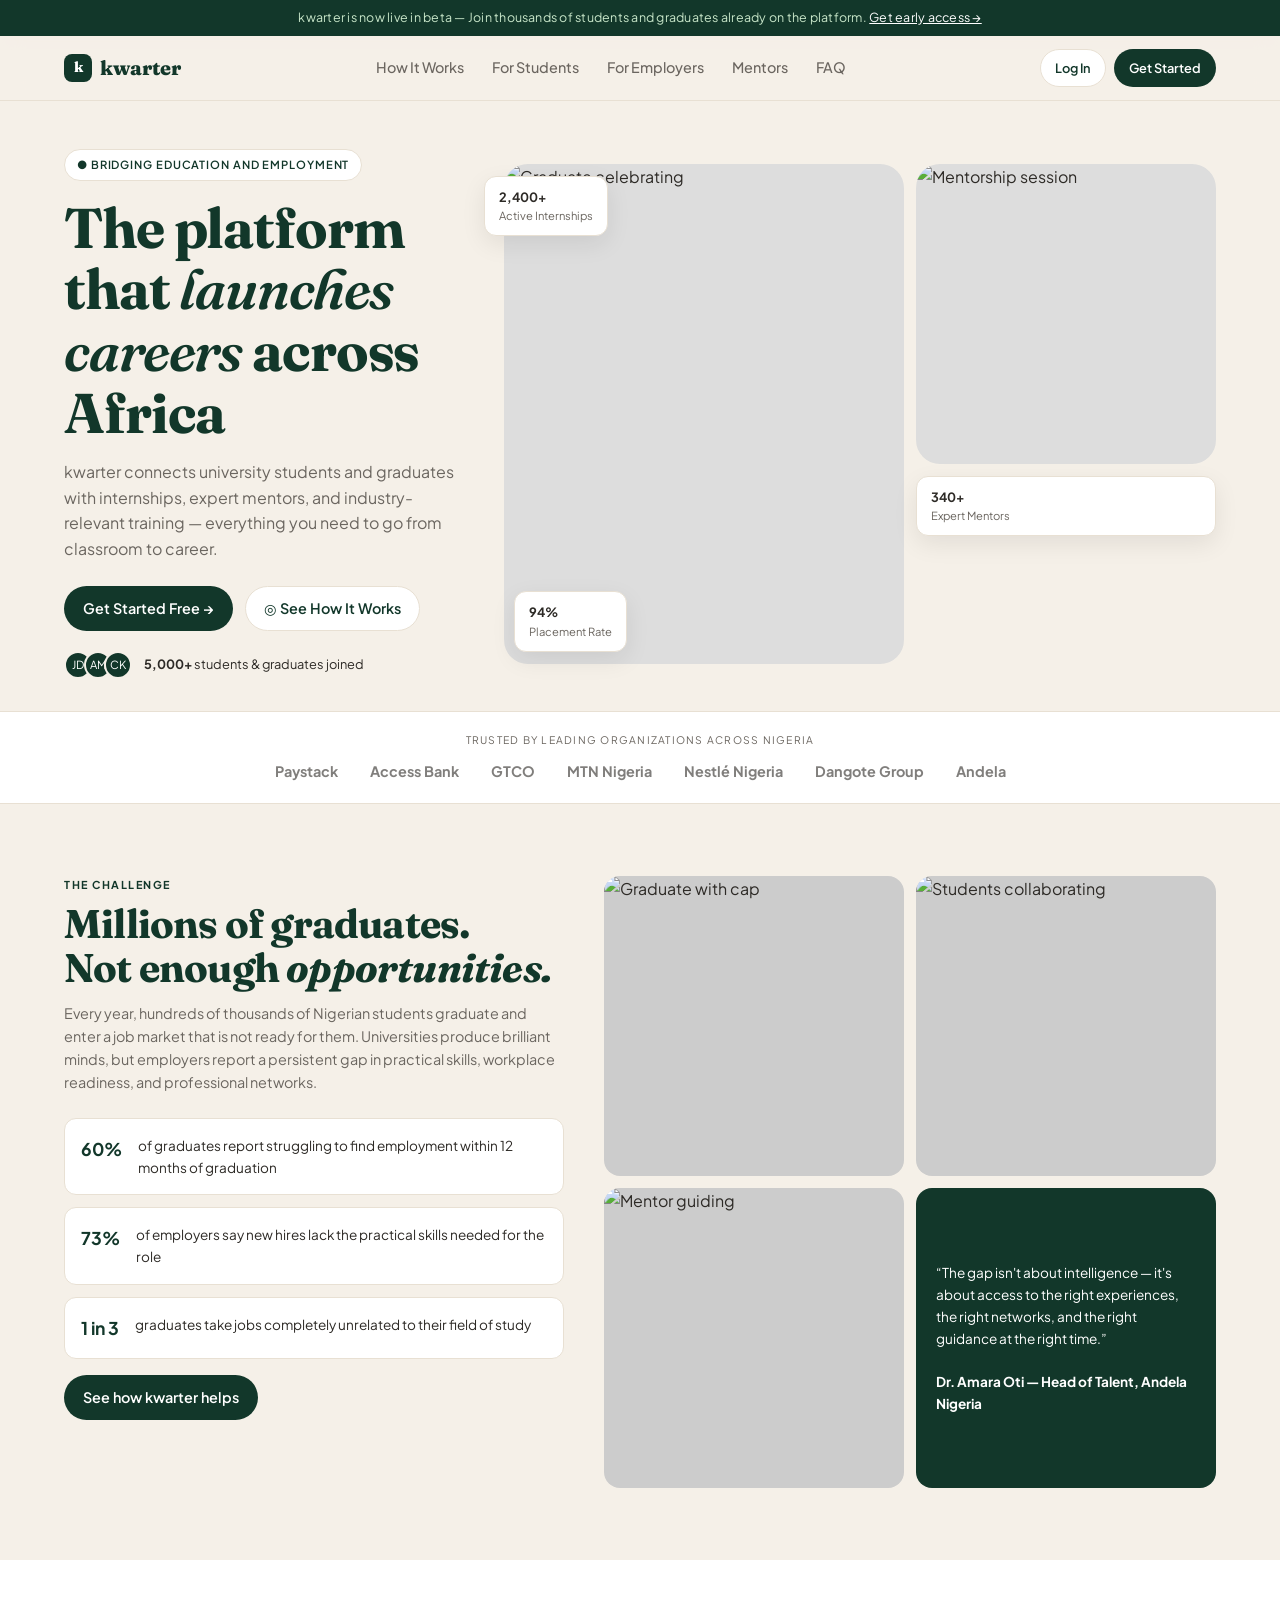
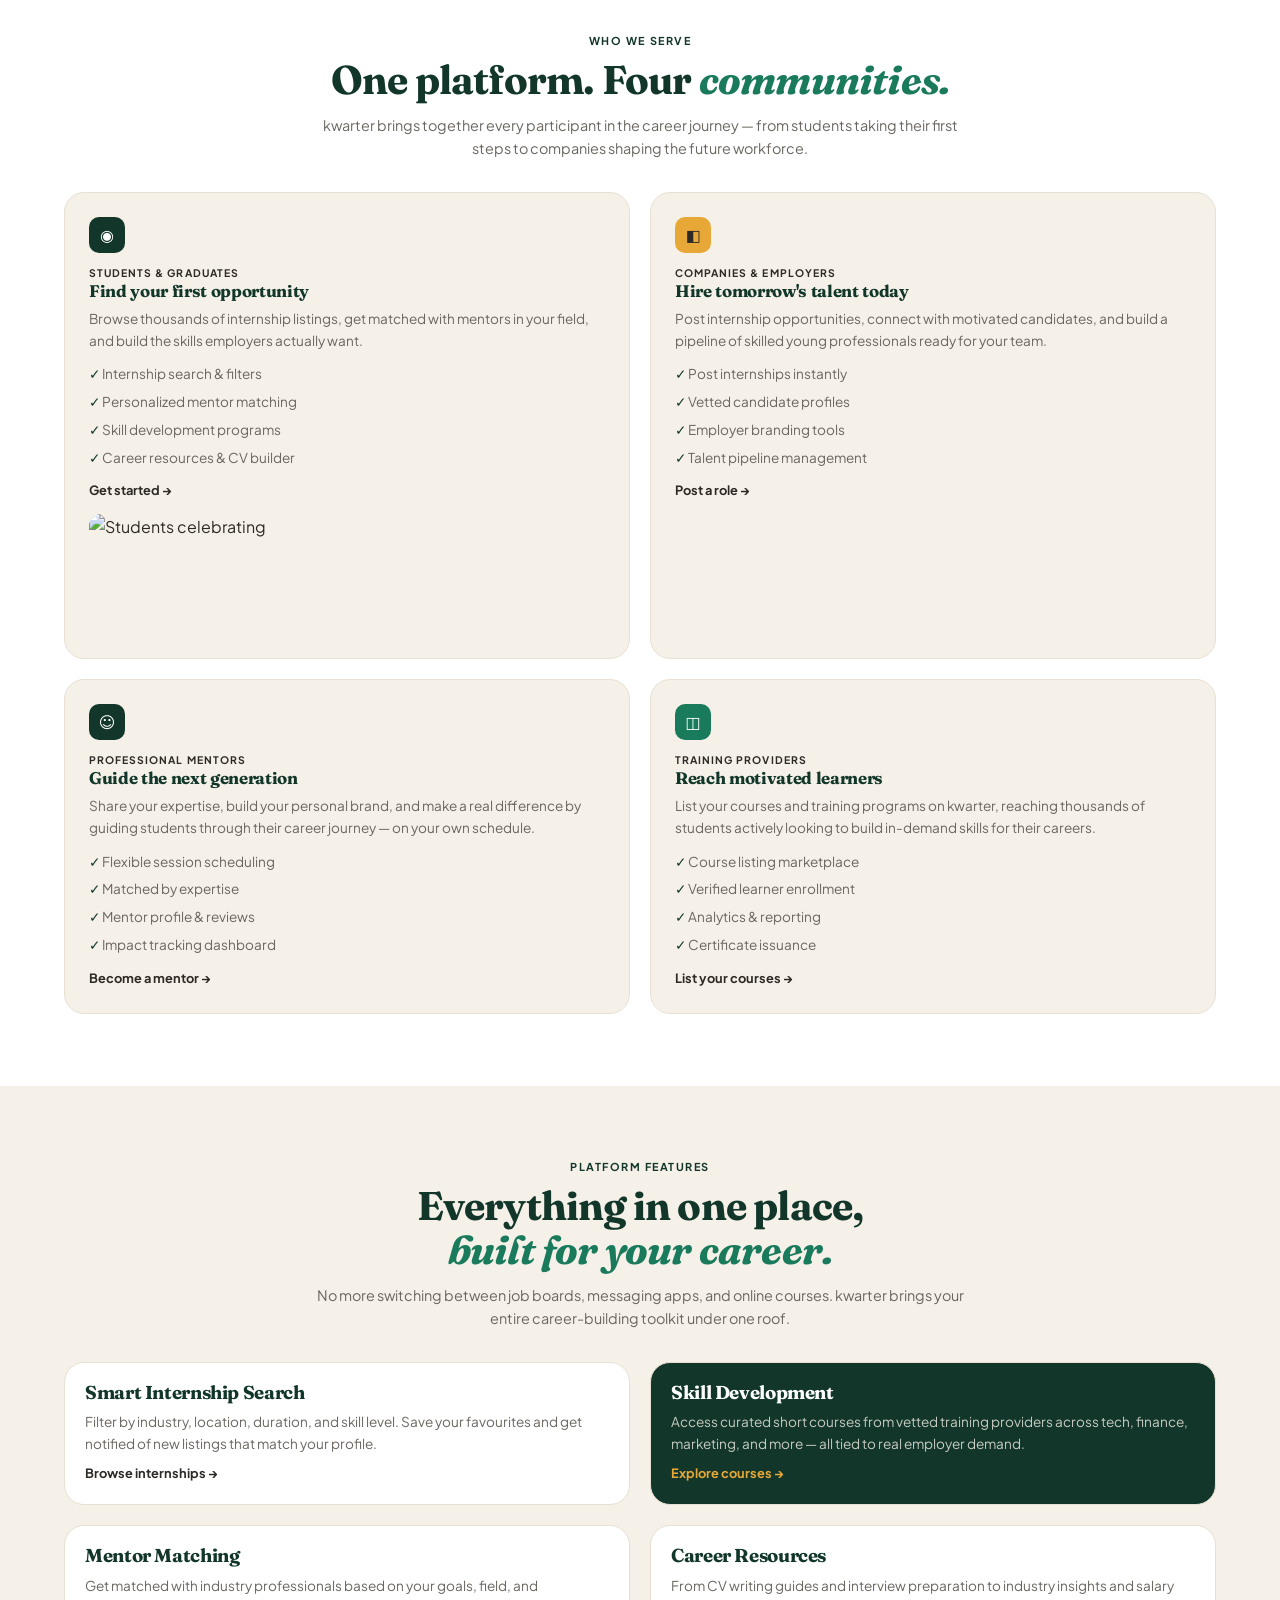
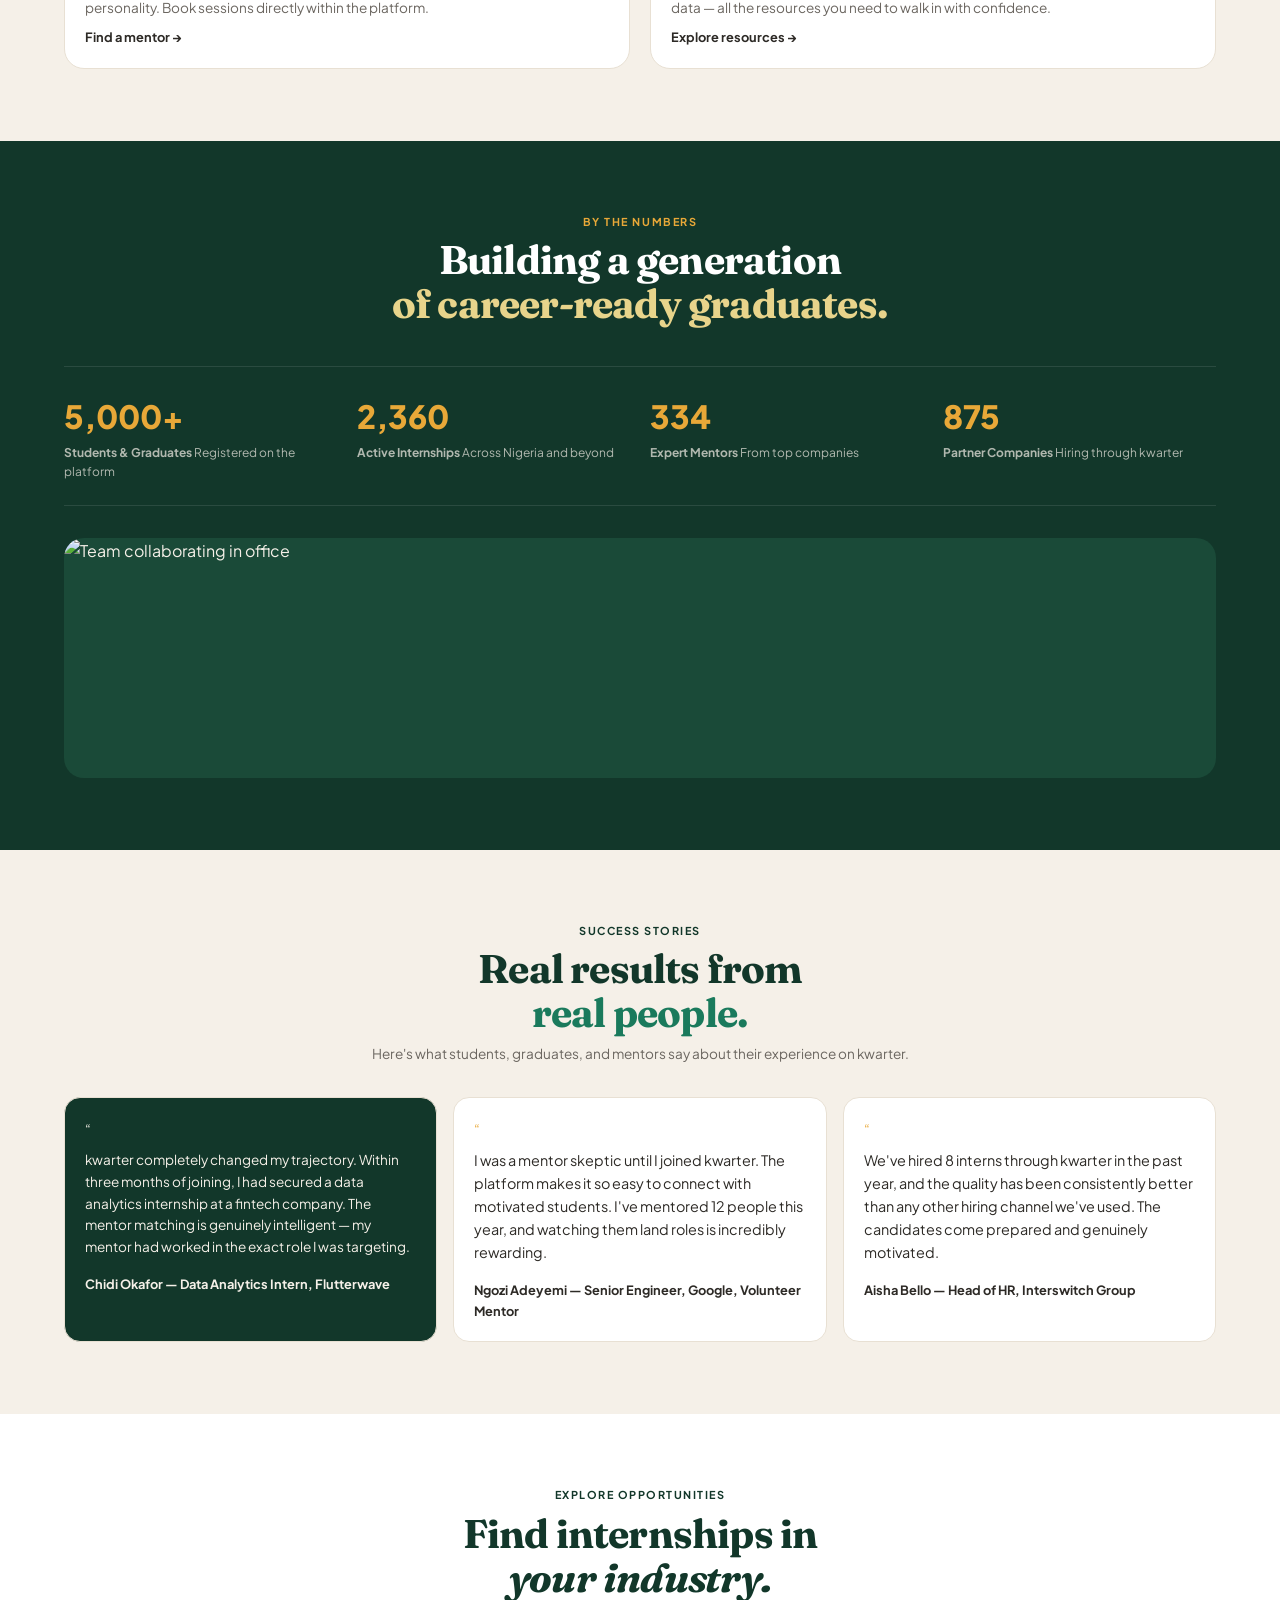
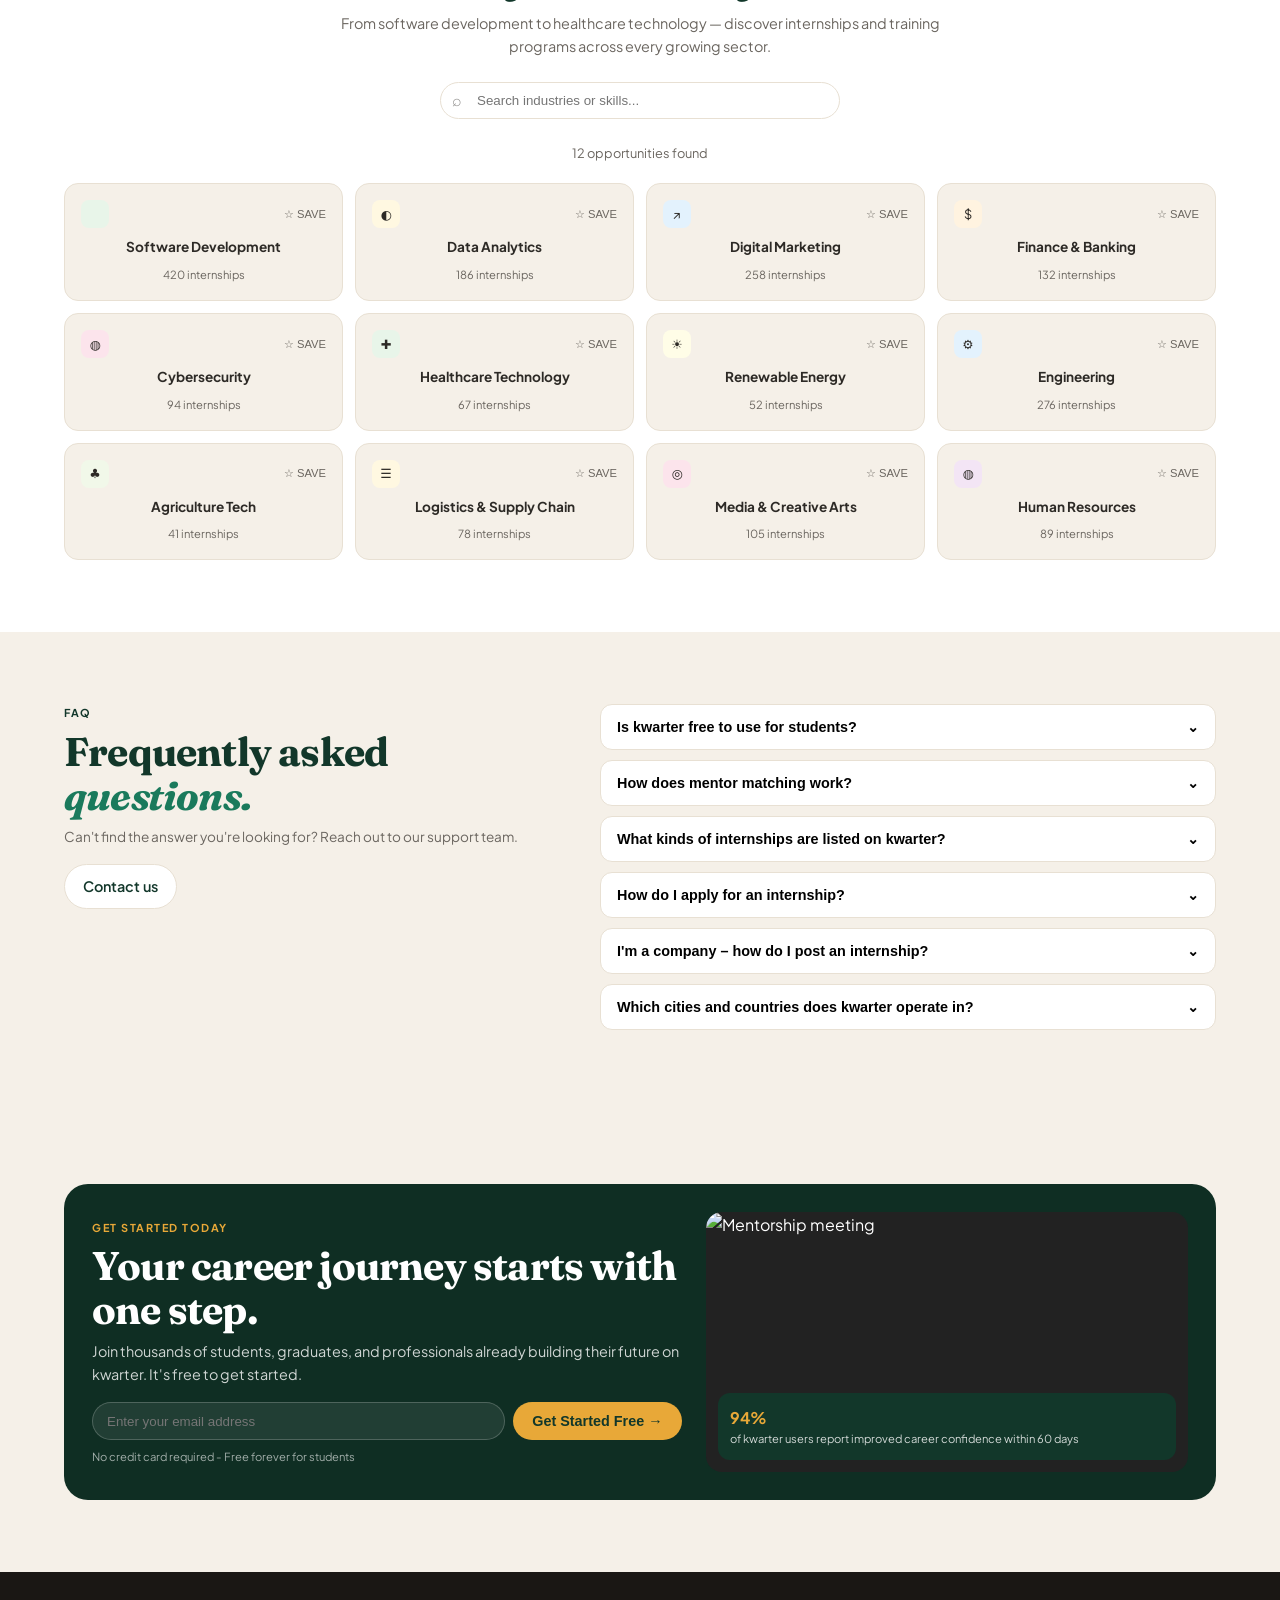
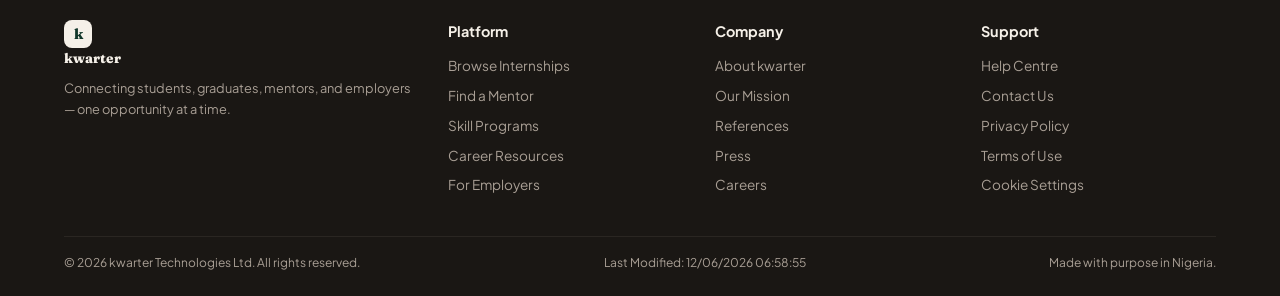
==== project/index.html @ 1b74ec62 "W06 Project: Complete Kwarter website - 3 pages with responsive design and JS functionality - Add in" ====
<!DOCTYPE html>
<html lang="en">
<head>
<meta charset="UTF-8">
<meta name="viewport" content="width=device-width, initial-scale=1.0">
<meta name="description" content="Kwarter connects university students and graduates with internships, mentors, and industry training across Africa to launch career-ready talent.">
<title>Kwarter - The platform that launches careers across Africa</title>
<link rel="preconnect" href="https://fonts.googleapis.com">
<link rel="preconnect" href="https://fonts.gstatic.com" crossorigin>
<link href="https://fonts.googleapis.com/css2?family=Fraunces:opsz,wght@9..144,500;9..144,600;9..144,700&family=Plus+Jakarta+Sans:wght@400;500;600;700&display=swap" rel="stylesheet">
<link rel="stylesheet" href="styles/kwarter.css">
<script src="scripts/kwarter.js" defer></script>
</head>
<body>
<div class="top-banner">kwarter is now live in beta — Join thousands of students and graduates already on the platform. <a href="internships.html" style="text-decoration:underline; color:white">Get early access →</a></div>

<header class="header">
  <div class="container header-inner">
    <a href="index.html" class="logo"><span class="logo-mark">k</span> kwarter</a>
    <nav class="nav" id="mainNav">
      <a href="#how">How It Works</a>
      <a href="internships.html">For Students</a>
      <a href="internships.html">For Employers</a>
      <a href="mentors.html">Mentors</a>
      <a href="#faq">FAQ</a>
      <span id="savedCount" style="display:none; background:var(--primary); color:white; padding:4px 10px; border-radius:999px; font-size:0.7rem; margin-left:8px"></span>
    </nav>
    <div style="display:flex; gap:8px; align-items:center">
      <a href="mentors.html" class="btn btn-outline" style="padding:8px 14px; font-size:0.8rem">Log In</a>
      <a href="internships.html" class="btn btn-primary" style="padding:8px 14px; font-size:0.8rem">Get Started</a>
      <button class="hamburger" id="hamburger" aria-label="menu" aria-expanded="false">☰</button>
    </div>
  </div>
</header>

<main>
<!-- Hero -->
<section class="hero">
  <div class="container hero-grid">
    <div>
      <span class="eyebrow">● Bridging education and employment</span>
      <h1 style="margin-top:16px">The platform that <span>launches careers</span> across Africa</h1>
      <p class="lead">kwarter connects university students and graduates with internships, expert mentors, and industry-relevant training — everything you need to go from classroom to career.</p>
      <div class="hero-actions">
        <a href="internships.html" class="btn btn-primary">Get Started Free →</a>
        <a href="#how" class="btn btn-outline">◎ See How It Works</a>
      </div>
      <div class="avatars">
        <div class="avatar-stack"><span>JD</span><span>AM</span><span>CK</span></div>
        <span style="font-size:0.8rem"><strong>5,000+</strong> students & graduates joined</span>
      </div>
    </div>
    <div class="hero-visual">
      <div style="position:relative">
        <img src="https://images.unsplash.com/photo-1524504388940-b1c1722653e1?w=600&auto=format&fit=crop" alt="Graduate celebrating" class="hero-img" loading="eager" width="400" height="500">
        <div class="stat-card stat-3"><strong>94%</strong><small>Placement Rate</small></div>
        <div class="stat-card stat-1"><strong>2,400+</strong><small>Active Internships</small></div>
      </div>
      <div style="display:flex; flex-direction:column; gap:12px">
        <img src="https://images.unsplash.com/photo-1522075469751-3a6694fb2f61?w=400&auto=format&fit=crop" alt="Mentorship session" class="hero-img" style="aspect-ratio:1" loading="eager" width="300" height="300">
        <div class="stat-card stat-2" style="position:relative; top:0; right:0"><strong>340+</strong><small>Expert Mentors</small></div>
      </div>
    </div>
  </div>
</section>

<!-- Trusted -->
<div class="trusted">
  <div class="container">
    <p>Trusted by leading organizations across Nigeria</p>
    <div class="trusted-logos"><span>Paystack</span><span>Access Bank</span><span>GTCO</span><span>MTN Nigeria</span><span>Nestlé Nigeria</span><span>Dangote Group</span><span>Andela</span></div>
  </div>
</div>

<!-- Challenge -->
<section class="section section-cream" id="how">
  <div class="container challenge-grid">
    <div>
      <p class="kicker">The Challenge</p>
      <h2>Millions of graduates.<br>Not enough <span style="color:var(--primary); font-style:italic">opportunities.</span></h2>
      <p style="margin-top:12px; color:var(--text-light); font-size:0.9rem">Every year, hundreds of thousands of Nigerian students graduate and enter a job market that is not ready for them. Universities produce brilliant minds, but employers report a persistent gap in practical skills, workplace readiness, and professional networks.</p>
      <div class="stat-list">
        <div class="stat-row"><strong>60%</strong><span style="font-size:0.85rem">of graduates report struggling to find employment within 12 months of graduation</span></div>
        <div class="stat-row"><strong>73%</strong><span style="font-size:0.85rem">of employers say new hires lack the practical skills needed for the role</span></div>
        <div class="stat-row"><strong>1 in 3</strong><span style="font-size:0.85rem">graduates take jobs completely unrelated to their field of study</span></div>
      </div>
      <a href="internships.html" class="btn btn-primary" style="margin-top:16px">See how kwarter helps</a>
    </div>
    <div class="challenge-images">
      <img src="https://images.unsplash.com/photo-1627556704302-624286467c65?w=500&auto=format&fit=crop" alt="Graduate with cap" class="img" loading="lazy" width="300" height="300">
      <img src="https://images.unsplash.com/photo-1523240795612-9a054b0db644?w=500&auto=format&fit=crop" alt="Students collaborating" class="img" loading="lazy" width="300" height="300">
      <img src="https://images.unsplash.com/photo-1507003211169-0a1dd7228f2d?w=500&auto=format&fit=crop" alt="Mentor guiding" class="img" loading="lazy" width="300" height="300">
      <div class="img" style="background:var(--primary); color:white; display:grid; place-items:center; padding:20px; font-size:0.85rem"><p>“The gap isn't about intelligence — it's about access to the right experiences, the right networks, and the right guidance at the right time.”<br><br><strong>Dr. Amara Oti — Head of Talent, Andela Nigeria</strong></p></div>
    </div>
  </div>
</section>

<!-- Communities -->
<section class="section section-white">
  <div class="container">
    <p class="kicker" style="text-align:center">Who We Serve</p>
    <h2 style="text-align:center">One platform. Four <span style="color:#1A7A5C; font-style:italic">communities.</span></h2>
    <p style="text-align:center; max-width:60ch; margin:12px auto 0; color:var(--text-light); font-size:0.9rem">kwarter brings together every participant in the career journey — from students taking their first steps to companies shaping the future workforce.</p>
    <div class="four-grid">
      <div class="comm-card"><div class="icon" style="background:#12372A; color:white">◉</div><p style="font-size:0.65rem; font-weight:700; letter-spacing:0.1em">STUDENTS & GRADUATES</p><h3>Find your first opportunity</h3><p style="font-size:0.85rem; color:var(--text-light)">Browse thousands of internship listings, get matched with mentors in your field, and build the skills employers actually want.</p><ul><li>Internship search & filters</li><li>Personalized mentor matching</li><li>Skill development programs</li><li>Career resources & CV builder</li></ul><a href="internships.html" style="margin-top:12px; display:inline-block; font-weight:700; font-size:0.8rem">Get started →</a><img src="https://images.unsplash.com/photo-1529156069898-49953e39b3ac?w=600&auto=format&fit=crop" alt="Students celebrating" loading="lazy" width="600" height="200" style="margin-top:12px; border-radius:12px; height:120px; object-fit:cover; width:100%"></div>
      <div class="comm-card"><div class="icon" style="background:#E8A838">◧</div><p style="font-size:0.65rem; font-weight:700; letter-spacing:0.1em">COMPANIES & EMPLOYERS</p><h3>Hire tomorrow's talent today</h3><p style="font-size:0.85rem; color:var(--text-light)">Post internship opportunities, connect with motivated candidates, and build a pipeline of skilled young professionals ready for your team.</p><ul><li>Post internships instantly</li><li>Vetted candidate profiles</li><li>Employer branding tools</li><li>Talent pipeline management</li></ul><a href="mentors.html" style="margin-top:12px; display:inline-block; font-weight:700; font-size:0.8rem">Post a role →</a></div>
      <div class="comm-card"><div class="icon" style="background:#12372A; color:white">☺</div><p style="font-size:0.65rem; font-weight:700; letter-spacing:0.1em">PROFESSIONAL MENTORS</p><h3>Guide the next generation</h3><p style="font-size:0.85rem; color:var(--text-light)">Share your expertise, build your personal brand, and make a real difference by guiding students through their career journey — on your own schedule.</p><ul><li>Flexible session scheduling</li><li>Matched by expertise</li><li>Mentor profile & reviews</li><li>Impact tracking dashboard</li></ul><a href="mentors.html" style="margin-top:12px; display:inline-block; font-weight:700; font-size:0.8rem">Become a mentor →</a></div>
      <div class="comm-card"><div class="icon" style="background:#1A7A5C; color:white">◫</div><p style="font-size:0.65rem; font-weight:700; letter-spacing:0.1em">TRAINING PROVIDERS</p><h3>Reach motivated learners</h3><p style="font-size:0.85rem; color:var(--text-light)">List your courses and training programs on kwarter, reaching thousands of students actively looking to build in-demand skills for their careers.</p><ul><li>Course listing marketplace</li><li>Verified learner enrollment</li><li>Analytics & reporting</li><li>Certificate issuance</li></ul><a href="internships.html" style="margin-top:12px; display:inline-block; font-weight:700; font-size:0.8rem">List your courses →</a></div>
    </div>
  </div>
</section>

<!-- Platform Features -->
<section class="section section-cream">
  <div class="container">
    <p class="kicker" style="text-align:center">Platform Features</p>
    <h2 style="text-align:center">Everything in one place,<br><span style="color:#1A7A5C; font-style:italic">built for your career.</span></h2>
    <p style="text-align:center; max-width:60ch; margin:12px auto; color:var(--text-light); font-size:0.9rem">No more switching between job boards, messaging apps, and online courses. kwarter brings your entire career-building toolkit under one roof.</p>
    <div class="features-grid">
      <div class="feature-card"><h3>Smart Internship Search</h3><p style="font-size:0.85rem; color:var(--text-light); margin-top:8px">Filter by industry, location, duration, and skill level. Save your favourites and get notified of new listings that match your profile.</p><a href="internships.html" style="font-size:0.8rem; font-weight:700; margin-top:8px; display:inline-block">Browse internships →</a></div>
      <div class="feature-card dark"><h3>Skill Development</h3><p style="font-size:0.85rem; opacity:0.8; margin-top:8px">Access curated short courses from vetted training providers across tech, finance, marketing, and more — all tied to real employer demand.</p><a href="internships.html" style="font-size:0.8rem; font-weight:700; margin-top:8px; display:inline-block; color:var(--accent)">Explore courses →</a></div>
      <div class="feature-card"><h3>Mentor Matching</h3><p style="font-size:0.85rem; color:var(--text-light); margin-top:8px">Get matched with industry professionals based on your goals, field, and personality. Book sessions directly within the platform.</p><a href="mentors.html" style="font-size:0.8rem; font-weight:700; margin-top:8px; display:inline-block">Find a mentor →</a></div>
      <div class="feature-card"><h3>Career Resources</h3><p style="font-size:0.85rem; color:var(--text-light); margin-top:8px">From CV writing guides and interview preparation to industry insights and salary data — all the resources you need to walk in with confidence.</p><a href="internships.html" style="font-size:0.8rem; font-weight:700; margin-top:8px; display:inline-block">Explore resources →</a></div>
    </div>
  </div>
</section>

<!-- Numbers -->
<section class="section section-green">
  <div class="container">
    <p class="kicker" style="text-align:center">By The Numbers</p>
    <h2 style="text-align:center">Building a generation<br><span style="color:#E8D48B">of career-ready graduates.</span></h2>
    <div class="numbers-grid">
      <div><div class="num" data-count="5000">0</div><span><strong>Students & Graduates</strong> Registered on the platform</span></div>
      <div><div class="num" data-count="2400">0</div><span><strong>Active Internships</strong> Across Nigeria and beyond</span></div>
      <div><div class="num" data-count="340">0</div><span><strong>Expert Mentors</strong> From top companies</span></div>
      <div><div class="num" data-count="890">0</div><span><strong>Partner Companies</strong> Hiring through kwarter</span></div>
    </div>
    <img src="https://images.unsplash.com/photo-1499750310107-5fef28a66643?w=1200&auto=format&fit=crop" alt="Team collaborating in office" class="numbers-image" loading="lazy" width="1200" height="240" style="width:100%; object-fit:cover">
  </div>
</section>

<!-- Testimonials -->
<section class="section section-cream">
  <div class="container">
    <p class="kicker" style="text-align:center">Success Stories</p>
    <h2 style="text-align:center">Real results from<br><span style="color:#1A7A5C">real people.</span></h2>
    <p style="text-align:center; color:var(--text-light); font-size:0.85rem; margin-top:8px">Here's what students, graduates, and mentors say about their experience on kwarter.</p>
    <div class="testi-grid">
      <div class="testi-card dark"><p>“</p><p style="margin-top:8px; font-size:0.85rem">kwarter completely changed my trajectory. Within three months of joining, I had secured a data analytics internship at a fintech company. The mentor matching is genuinely intelligent — my mentor had worked in the exact role I was targeting.</p><p style="margin-top:16px; font-weight:700; font-size:0.8rem">Chidi Okafor — Data Analytics Intern, Flutterwave</p></div>
      <div class="testi-card"><p style="color:var(--accent)">“</p><p style="margin-top:8px">I was a mentor skeptic until I joined kwarter. The platform makes it so easy to connect with motivated students. I've mentored 12 people this year, and watching them land roles is incredibly rewarding.</p><p style="margin-top:16px; font-weight:700; font-size:0.8rem">Ngozi Adeyemi — Senior Engineer, Google, Volunteer Mentor</p></div>
      <div class="testi-card"><p style="color:var(--accent)">“</p><p style="margin-top:8px">We've hired 8 interns through kwarter in the past year, and the quality has been consistently better than any other hiring channel we've used. The candidates come prepared and genuinely motivated.</p><p style="margin-top:16px; font-weight:700; font-size:0.8rem">Aisha Bello — Head of HR, Interswitch Group</p></div>
    </div>
  </div>
</section>

<!-- Industries -->
<section class="section section-white" id="industries">
  <div class="container" style="text-align:center">
    <p class="kicker">Explore Opportunities</p>
    <h2>Find internships in<br><span style="font-style:italic">your industry.</span></h2>
    <p style="color:var(--text-light); font-size:0.9rem; max-width:60ch; margin:12px auto">From software development to healthcare technology — discover internships and training programs across every growing sector.</p>
    <div class="industry-search">
      <span style="position:absolute; left:12px; top:50%; transform:translateY(-50%); opacity:0.5">⌕</span>
      <input type="search" id="industrySearch" placeholder="Search industries or skills..." aria-label="Search industries">
    </div>
    <p id="resultCount" style="font-size:0.8rem; color:var(--text-light); margin-bottom:12px"></p>
    <div class="industry-grid" id="industryGrid"></div>
  </div>
</section>

<!-- FAQ -->
<section class="section section-cream" id="faq">
  <div class="container faq-grid">
    <div>
      <p class="kicker">FAQ</p>
      <h2>Frequently asked<br><span style="color:#1A7A5C; font-style:italic">questions.</span></h2>
      <p style="color:var(--text-light); font-size:0.85rem; margin-top:8px">Can't find the answer you're looking for? Reach out to our support team.</p>
      <a href="mentors.html#contact" class="btn btn-outline" style="margin-top:16px">Contact us</a>
    </div>
    <div>
      <div class="faq-item"><button class="faq-q">Is kwarter free to use for students? <span>⌄</span></button><div class="faq-a">Yes, Kwarter is completely free for students and graduates. We believe access to opportunity should not be paywalled. We charge employers and training providers a small fee to sustain the platform.</div></div>
      <div class="faq-item"><button class="faq-q">How does mentor matching work? <span>⌄</span></button><div class="faq-a">We match you based on your career goals, industry interest, and personality. Our algorithm considers mentor expertise, availability, and past mentee reviews to find your best fit.</div></div>
      <div class="faq-item"><button class="faq-q">What kinds of internships are listed on kwarter? <span>⌄</span></button><div class="faq-a">We list paid and unpaid internships across 12 sectors including tech, finance, healthcare, engineering, and creative industries, from 1-month to 12-month durations.</div></div>
      <div class="faq-item"><button class="faq-q">How do I apply for an internship? <span>⌄</span></button><div class="faq-a">Create a profile, upload your CV, and click apply. Some roles allow one-click apply with your Kwarter profile. You can save opportunities and track applications in your dashboard.</div></div>
      <div class="faq-item"><button class="faq-q">I'm a company – how do I post an internship? <span>⌄</span></button><div class="faq-a">Sign up as an employer, verify your company, and post in under 5 minutes. We vet candidates to ensure basic skill alignment before you review them.</div></div>
      <div class="faq-item"><button class="faq-q">Which cities and countries does kwarter operate in? <span>⌄</span></button><div class="faq-a">We started in Lagos, Abuja, and Port Harcourt, Nigeria, and are expanding to Nairobi, Accra, and Kigali in 2026. Remote internships are available pan-Africa.</div></div>
    </div>
  </div>
</section>

<!-- CTA -->
<section class="section section-cream">
  <div class="container">
    <div class="cta">
      <div>
        <p class="kicker" style="color:var(--accent)">Get Started Today</p>
        <h2>Your career journey starts with one step.</h2>
        <p style="opacity:0.8; font-size:0.9rem; margin-top:8px">Join thousands of students, graduates, and professionals already building their future on kwarter. It's free to get started.</p>
        <form id="ctaForm" class="cta-form"><input type="email" id="ctaEmail" placeholder="Enter your email address" required aria-label="email"><button type="submit" class="btn btn-accent">Get Started Free →</button></form>
        <p style="font-size:0.7rem; opacity:0.6; margin-top:8px">No credit card required - Free forever for students</p>
      </div>
      <div class="cta-visual"><img src="https://images.unsplash.com/photo-1573496359142-b8d87734a5a2?w=600&auto=format&fit=crop" alt="Mentorship meeting" loading="lazy" width="600" height="260" style="width:100%; height:100%; object-fit:cover"><div style="position:absolute; bottom:12px; left:12px; right:12px; background:var(--primary); padding:12px; border-radius:12px"><strong style="color:var(--accent)">94%</strong><small style="display:block; font-size:0.7rem; opacity:0.8">of kwarter users report improved career confidence within 60 days</small></div></div>
    </div>
  </div>
</section>
</main>

<footer class="footer">
  <div class="container">
    <div class="footer-grid">
      <div><a href="index.html" class="logo" style="color:var(--secondary)"><span class="logo-mark" style="background:var(--secondary); color:var(--primary)">k</span> kwarter</a><p style="margin-top:8px; font-size:0.8rem">Connecting students, graduates, mentors, and employers — one opportunity at a time.</p></div>
      <div><h4>Platform</h4><a href="internships.html">Browse Internships</a><a href="mentors.html">Find a Mentor</a><a href="internships.html">Skill Programs</a><a href="index.html#industries">Career Resources</a><a href="mentors.html">For Employers</a></div>
      <div><h4>Company</h4><a href="index.html">About kwarter</a><a href="index.html">Our Mission</a><a href="references.html">References</a><a href="index.html">Press</a><a href="index.html">Careers</a></div>
      <div><h4>Support</h4><a href="mentors.html#contact">Help Centre</a><a href="mentors.html#contact">Contact Us</a><a href="references.html">Privacy Policy</a><a href="references.html">Terms of Use</a><a href="index.html">Cookie Settings</a></div>
    </div>
    <div class="footer-bottom"><span>© <span id="currentYear"></span> kwarter Technologies Ltd. All rights reserved.</span><span id="lastModified"></span><span>Made with purpose in Nigeria.</span></div>
  </div>
</footer>
</body>
</html>
---- project/styles/kwarter.css ----
:root{
  --primary:#12372A;
  --primary-dark:#0F2E23;
  --secondary:#F5F0E8;
  --secondary-dark:#EFE8DB;
  --accent:#E8A838;
  --accent-dark:#D9972D;
  --text:#2D2A26;
  --text-light:#6B6660;
  --white:#FFFFFF;
  --border:#E8E0D3;
  --radius:16px;
  --radius-lg:24px;
}
*{box-sizing:border-box;margin:0;padding:0}
body{
  font-family:"Plus Jakarta Sans", system-ui, -apple-system, sans-serif;
  background:var(--secondary);
  color:var(--text);
  line-height:1.6;
  -webkit-font-smoothing:antialiased;
}
h1,h2,h3{font-family:"Fraunces", serif; letter-spacing:-0.02em; color:var(--primary); line-height:1.1}
h1{font-size:clamp(2.4rem,5vw,3.5rem); font-weight:700}
h2{font-size:clamp(1.8rem,4vw,2.5rem)}
img{max-width:100%; display:block}
a{color:inherit; text-decoration:none}
.container{max-width:1200px; margin:0 auto; padding:0 24px}

/* Top Banner */
.top-banner{
  background:var(--primary);
  color:#C8E6C9;
  text-align:center;
  font-size:0.78rem;
  padding:8px 16px;
  letter-spacing:0.02em;
}

/* Header */
.header{
  position:sticky; top:0; z-index:100;
  background:rgba(245,240,232,0.9);
  backdrop-filter: blur(12px);
  border-bottom:1px solid var(--border);
}
.header-inner{
  display:flex; align-items:center; justify-content:space-between;
  height:64px;
}
.logo{display:flex; align-items:center; gap:8px; font-weight:800; font-family:"Fraunces",serif; font-size:1.25rem; color:var(--primary)}
.logo-mark{width:28px; height:28px; background:var(--primary); color:var(--white); display:grid; place-items:center; border-radius:8px; font-size:0.9rem}
.nav{display:flex; gap:28px; align-items:center}
.nav a{font-size:0.9rem; font-weight:500; color:var(--text-light)}
.nav a:hover{color:var(--primary)}
.btn{
  display:inline-flex; align-items:center; justify-content:center; gap:6px;
  padding:10px 18px; border-radius:999px; font-weight:600; font-size:0.9rem; border:1px solid transparent; cursor:pointer; transition:.2s;
}
.btn-primary{background:var(--primary); color:var(--white)}
.btn-primary:hover{background:var(--primary-dark)}
.btn-accent{background:var(--accent); color:var(--primary)}
.btn-accent:hover{background:var(--accent-dark)}
.btn-outline{background:var(--white); border-color:var(--border); color:var(--primary)}
.hamburger{display:none; background:none; border:none; font-size:1.5rem; cursor:pointer}

/* Hero */
.hero{padding:48px 0 32px; background:var(--secondary)}
.hero-grid{display:grid; grid-template-columns:1.1fr 0.9fr; gap:48px; align-items:center}
.eyebrow{display:inline-flex; padding:6px 12px; border-radius:999px; background:var(--white); border:1px solid var(--border); font-size:0.7rem; font-weight:600; letter-spacing:0.08em; text-transform:uppercase; color:var(--primary)}
.hero h1 span{color:var(--primary); font-style:italic; font-weight:600}
.hero p.lead{margin-top:16px; color:var(--text-light); max-width:48ch}
.hero-actions{display:flex; gap:12px; margin-top:24px}
.avatars{display:flex; align-items:center; gap:12px; margin-top:20px}
.avatar-stack{display:flex}
.avatar-stack span{width:28px; height:28px; border-radius:50%; background:var(--primary); border:2px solid var(--secondary); display:grid; place-items:center; color:white; font-size:0.7rem; margin-left:-8px}
.avatar-stack span:first-child{margin-left:0}
.hero-visual{position:relative; display:grid; grid-template-columns:1fr 0.8fr; gap:12px}
.hero-img{border-radius:var(--radius-lg); overflow:hidden; background:#ddd; aspect-ratio:4/5; object-fit:cover}
.stat-card{position:absolute; background:var(--white); border:1px solid var(--border); border-radius:12px; padding:10px 14px; box-shadow:0 8px 24px rgba(0,0,0,0.08); font-size:0.8rem; font-weight:600}
.stat-card small{display:block; font-weight:400; color:var(--text-light); font-size:0.7rem}
.stat-1{top:12px; left:-20px}
.stat-2{right:0; top:45%;}
.stat-3{bottom:12px; left:10px}

/* Trusted */
.trusted{padding:20px 0; border-top:1px solid var(--border); border-bottom:1px solid var(--border); background:var(--white)}
.trusted p{font-size:0.65rem; text-transform:uppercase; letter-spacing:0.12em; text-align:center; color:var(--text-light); margin-bottom:12px}
.trusted-logos{display:flex; gap:32px; justify-content:center; flex-wrap:wrap; opacity:0.6; font-weight:700; font-size:0.9rem}

/* Sections */
.section{padding:72px 0}
.section-cream{background:var(--secondary)}
.section-white{background:var(--white)}
.section-green{background:var(--primary); color:var(--secondary)}
.section-green h2{color:var(--white)}
.kicker{font-size:0.68rem; font-weight:700; letter-spacing:0.14em; text-transform:uppercase; color:var(--primary); margin-bottom:8px}
.section-green .kicker{color:var(--accent)}
.challenge-grid{display:grid; grid-template-columns:1fr 1fr; gap:40px; align-items:start}
.stat-list{display:grid; gap:12px; margin-top:24px}
.stat-row{display:flex; gap:16px; padding:16px; background:var(--white); border:1px solid var(--border); border-radius:12px}
.stat-row strong{font-size:1.1rem; color:var(--primary)}
.challenge-images{display:grid; grid-template-columns:1fr 1fr; gap:12px}
.challenge-images .img{border-radius:16px; background:#ccc; aspect-ratio:1; overflow:hidden}

/* Communities */
.four-grid{display:grid; grid-template-columns:1fr 1fr; gap:20px; margin-top:32px}
.comm-card{background:var(--secondary); border:1px solid var(--border); border-radius:20px; padding:24px}
.comm-card .icon{width:36px; height:36px; border-radius:10px; display:grid; place-items:center; margin-bottom:12px; font-size:1rem}
.comm-card h3{font-size:1.05rem; margin-bottom:8px}
.comm-card ul{list-style:none; margin-top:12px; display:grid; gap:6px; font-size:0.85rem; color:var(--text-light)}
.comm-card ul li::before{content:"✓ "; color:var(--primary); font-weight:700}

/* Features */
.features-grid{display:grid; grid-template-columns:1fr 1fr; gap:20px; margin-top:32px}
.feature-card{border:1px solid var(--border); border-radius:20px; padding:20px; background:var(--white)}
.feature-card.dark{background:var(--primary); color:var(--secondary)}
.feature-card.dark h3{color:var(--white)}

/* Numbers */
.numbers-grid{display:grid; grid-template-columns:repeat(4,1fr); gap:20px; margin-top:40px; border-top:1px solid rgba(255,255,255,0.1); border-bottom:1px solid rgba(255,255,255,0.1); padding:24px 0}
.numbers-grid .num{font-size:2rem; font-weight:800; color:var(--accent)}
.numbers-grid span{display:block; font-size:0.75rem; color:rgba(245,240,232,0.7)}
.numbers-image{margin-top:32px; border-radius:20px; overflow:hidden; height:240px; background:#1a4a38}

/* Testimonials */
.testi-grid{display:grid; grid-template-columns:repeat(3,1fr); gap:16px; margin-top:32px}
.testi-card{border:1px solid var(--border); border-radius:16px; padding:20px; background:var(--white); font-size:0.9rem}
.testi-card.dark{background:var(--primary); color:var(--secondary)}
.testi-card.dark .author{color:var(--secondary)}

/* Industries */
.industry-search{max-width:400px; margin:24px auto; position:relative}
.industry-search input{width:100%; padding:10px 16px 10px 36px; border-radius:999px; border:1px solid var(--border); background:var(--white)}
.industry-grid{display:grid; grid-template-columns:repeat(4,1fr); gap:12px; margin-top:20px}
.ind-card{border:1px solid var(--border); background:var(--secondary); border-radius:14px; padding:16px; display:flex; flex-direction:column; gap:8px; cursor:pointer; transition:.2s}
.ind-card:hover{border-color:var(--primary); transform:translateY(-2px)}
.ind-card .ic{width:28px; height:28px; border-radius:8px; background:var(--white); display:grid; place-items:center; font-size:0.8rem}
.ind-card small{font-size:0.7rem; color:var(--text-light)}

/* FAQ */
.faq-grid{display:grid; grid-template-columns:0.9fr 1.1fr; gap:32px; align-items:start}
.faq-item{border:1px solid var(--border); border-radius:12px; background:var(--white); margin-bottom:10px; overflow:hidden}
.faq-q{width:100%; display:flex; justify-content:space-between; align-items:center; padding:14px 16px; background:none; border:none; font-weight:600; font-size:0.9rem; cursor:pointer; text-align:left}
.faq-a{padding:0 16px 14px; font-size:0.85rem; color:var(--text-light); display:none}
.faq-item.open .faq-a{display:block}

/* CTA */
.cta{background:var(--primary-dark); color:var(--white); border-radius:24px; padding:28px; display:grid; grid-template-columns:1.1fr 0.9fr; gap:24px; align-items:center}
.cta h2{color:var(--white)}
.cta-form{display:flex; gap:8px; margin-top:16px}
.cta-form input{flex:1; padding:10px 14px; border-radius:999px; border:1px solid rgba(255,255,255,0.2); background:rgba(255,255,255,0.08); color:white}
.cta-visual{border-radius:16px; overflow:hidden; background:#222; height:260px; position:relative}

/* Footer */
.footer{background:#1A1714; color:#A99F95; padding:48px 0 24px; font-size:0.85rem}
.footer-grid{display:grid; grid-template-columns:1.5fr 1fr 1fr 1fr; gap:32px}
.footer h4{color:var(--secondary); margin-bottom:12px; font-size:0.9rem}
.footer a{display:block; margin-bottom:8px; font-size:0.85rem}
.footer a:hover{color:var(--secondary)}
.footer-bottom{margin-top:32px; border-top:1px solid #2A2622; padding-top:16px; display:flex; justify-content:space-between; font-size:0.75rem}

/* Internships Page */
.filter-bar{display:flex; flex-wrap:wrap; gap:12px; margin-top:24px; background:var(--white); border:1px solid var(--border); padding:14px; border-radius:16px}
.filter-group{flex:1; min-width:160px}
.filter-group input, .filter-group select{width:100%; padding:10px 12px; border-radius:999px; border:1px solid var(--border); background:var(--secondary); font-size:0.85rem}
.internship-grid{display:grid; grid-template-columns:repeat(3,1fr); gap:16px; margin-top:20px}
.job-card{border:1px solid var(--border); background:var(--white); border-radius:16px; padding:18px; display:flex; flex-direction:column; gap:10px; transition:.2s}
.job-card:hover{border-color:var(--primary); transform:translateY(-2px); box-shadow:0 8px 24px rgba(0,0,0,0.06)}
.job-card .company{width:40px; height:40px; border-radius:10px; background:var(--secondary); display:grid; place-items:center; font-weight:700; font-size:0.9rem}
.job-card h3{font-size:1rem; line-height:1.2}
.job-meta{display:flex; flex-wrap:wrap; gap:8px; font-size:0.7rem}
.job-meta span{padding:4px 8px; border-radius:999px; background:var(--secondary); border:1px solid var(--border)}
.job-meta span.paid{background:#E8F5E9; color:#1B5E20; border-color:#C8E6C9}

/* Mentors + Form */
.mentor-grid{display:grid; grid-template-columns:repeat(3,1fr); gap:16px}
.mentor-card{border:1px solid var(--border); background:var(--white); border-radius:16px; padding:18px; text-align:center}
.mentor-card img{width:64px; height:64px; border-radius:50%; margin:0 auto 12px; object-fit:cover}
.form-section{max-width:700px; margin:0 auto; background:var(--white); border:1px solid var(--border); border-radius:20px; padding:28px}
.form-section label{display:block; font-weight:600; font-size:0.85rem; margin:12px 0 6px}
.form-section input, .form-section select, .form-section textarea{width:100%; padding:10px 12px; border-radius:10px; border:1px solid var(--border); font-family:inherit; font-size:0.9rem; background:var(--secondary)}
.form-section fieldset{border:1px solid var(--border); border-radius:12px; padding:16px; margin-top:16px}
.form-section legend{font-weight:700; padding:0 8px; font-size:0.9rem}
.form-row{display:grid; grid-template-columns:1fr 1fr; gap:12px}
.required::after{content:" *"; color:#C62828}

/* Mobile */
@media(max-width:900px){
  .hamburger{display:block}
  .nav{position:fixed; top:64px; left:0; right:0; background:var(--secondary); flex-direction:column; padding:24px; border-bottom:1px solid var(--border); display:none}
  .nav.open{display:flex}
  .hero-grid, .challenge-grid, .four-grid, .features-grid, .testi-grid, .faq-grid, .cta, .footer-grid{grid-template-columns:1fr}
  .industry-grid{grid-template-columns:1fr 1fr}
  .numbers-grid{grid-template-columns:1fr 1fr}
  .internship-grid, .mentor-grid, .form-row{grid-template-columns:1fr}
  .hero-visual{order:-1}
  .stat-1{left:0}
}
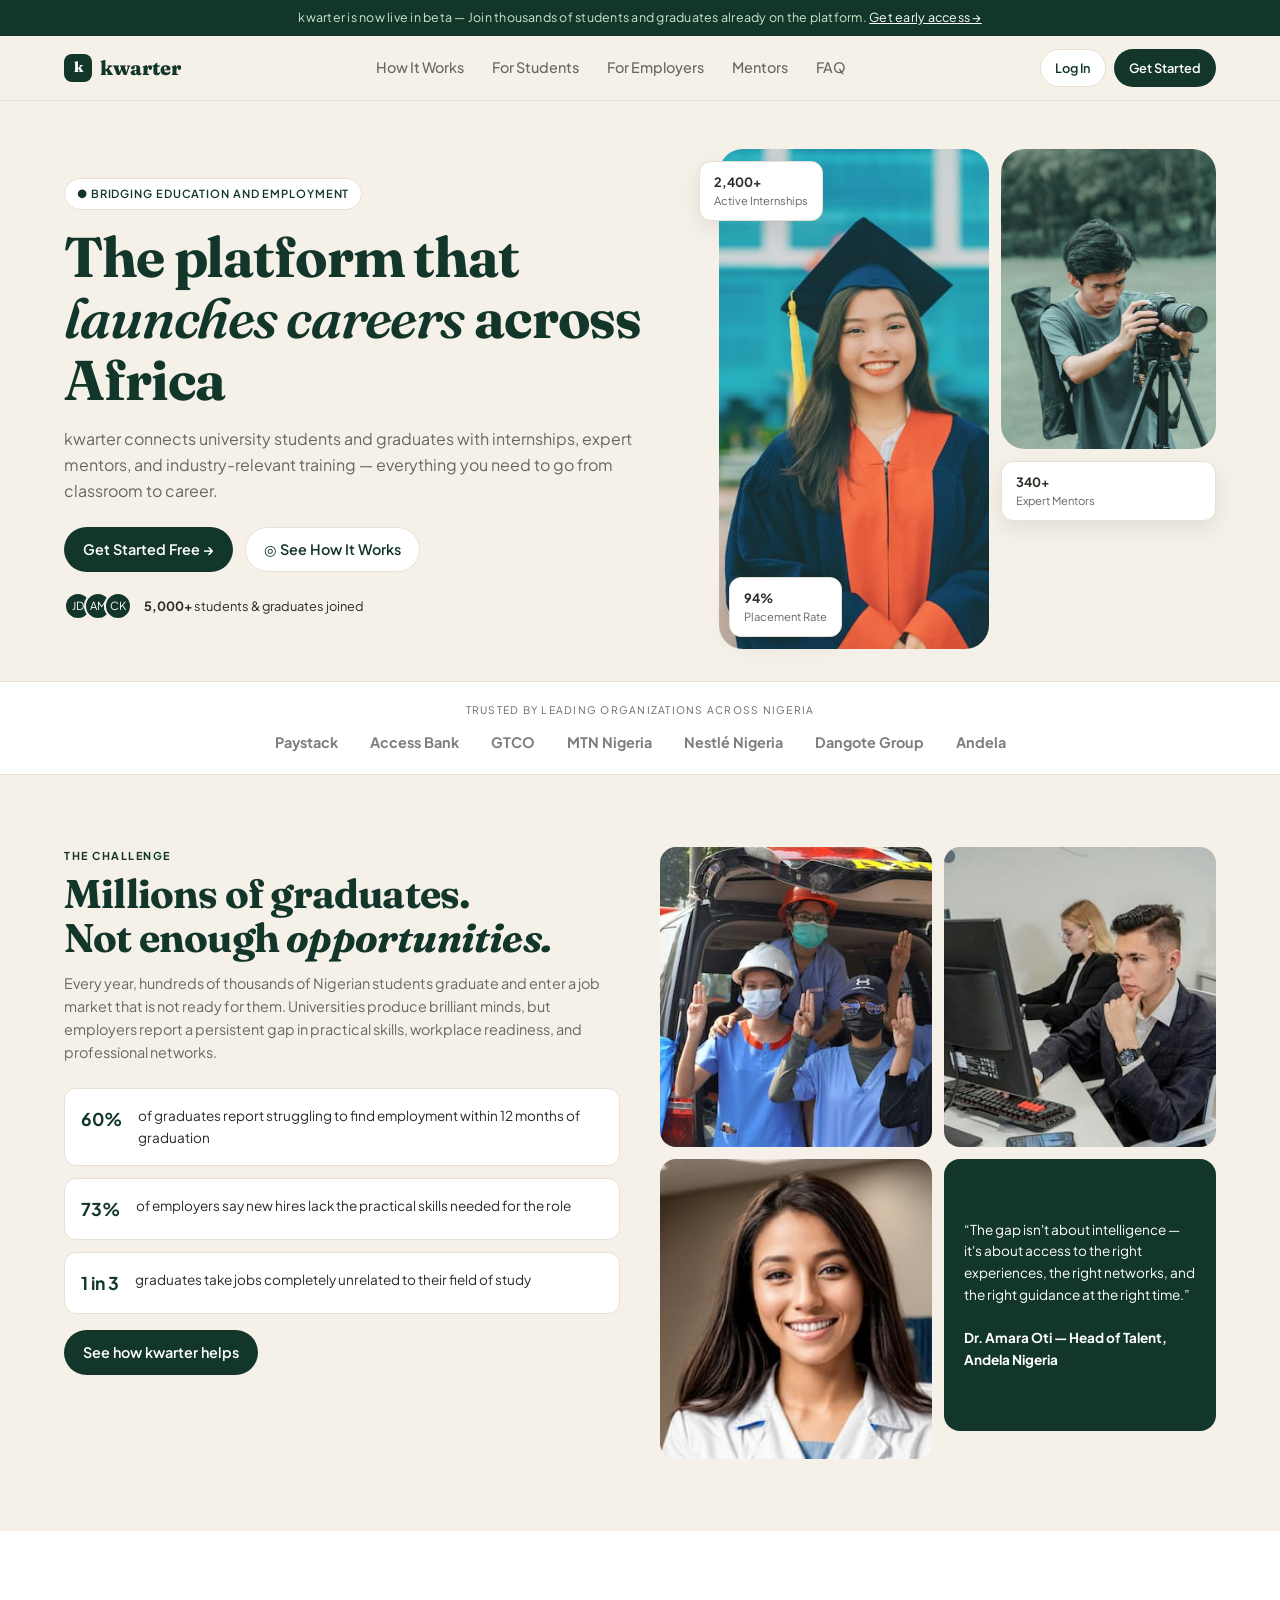
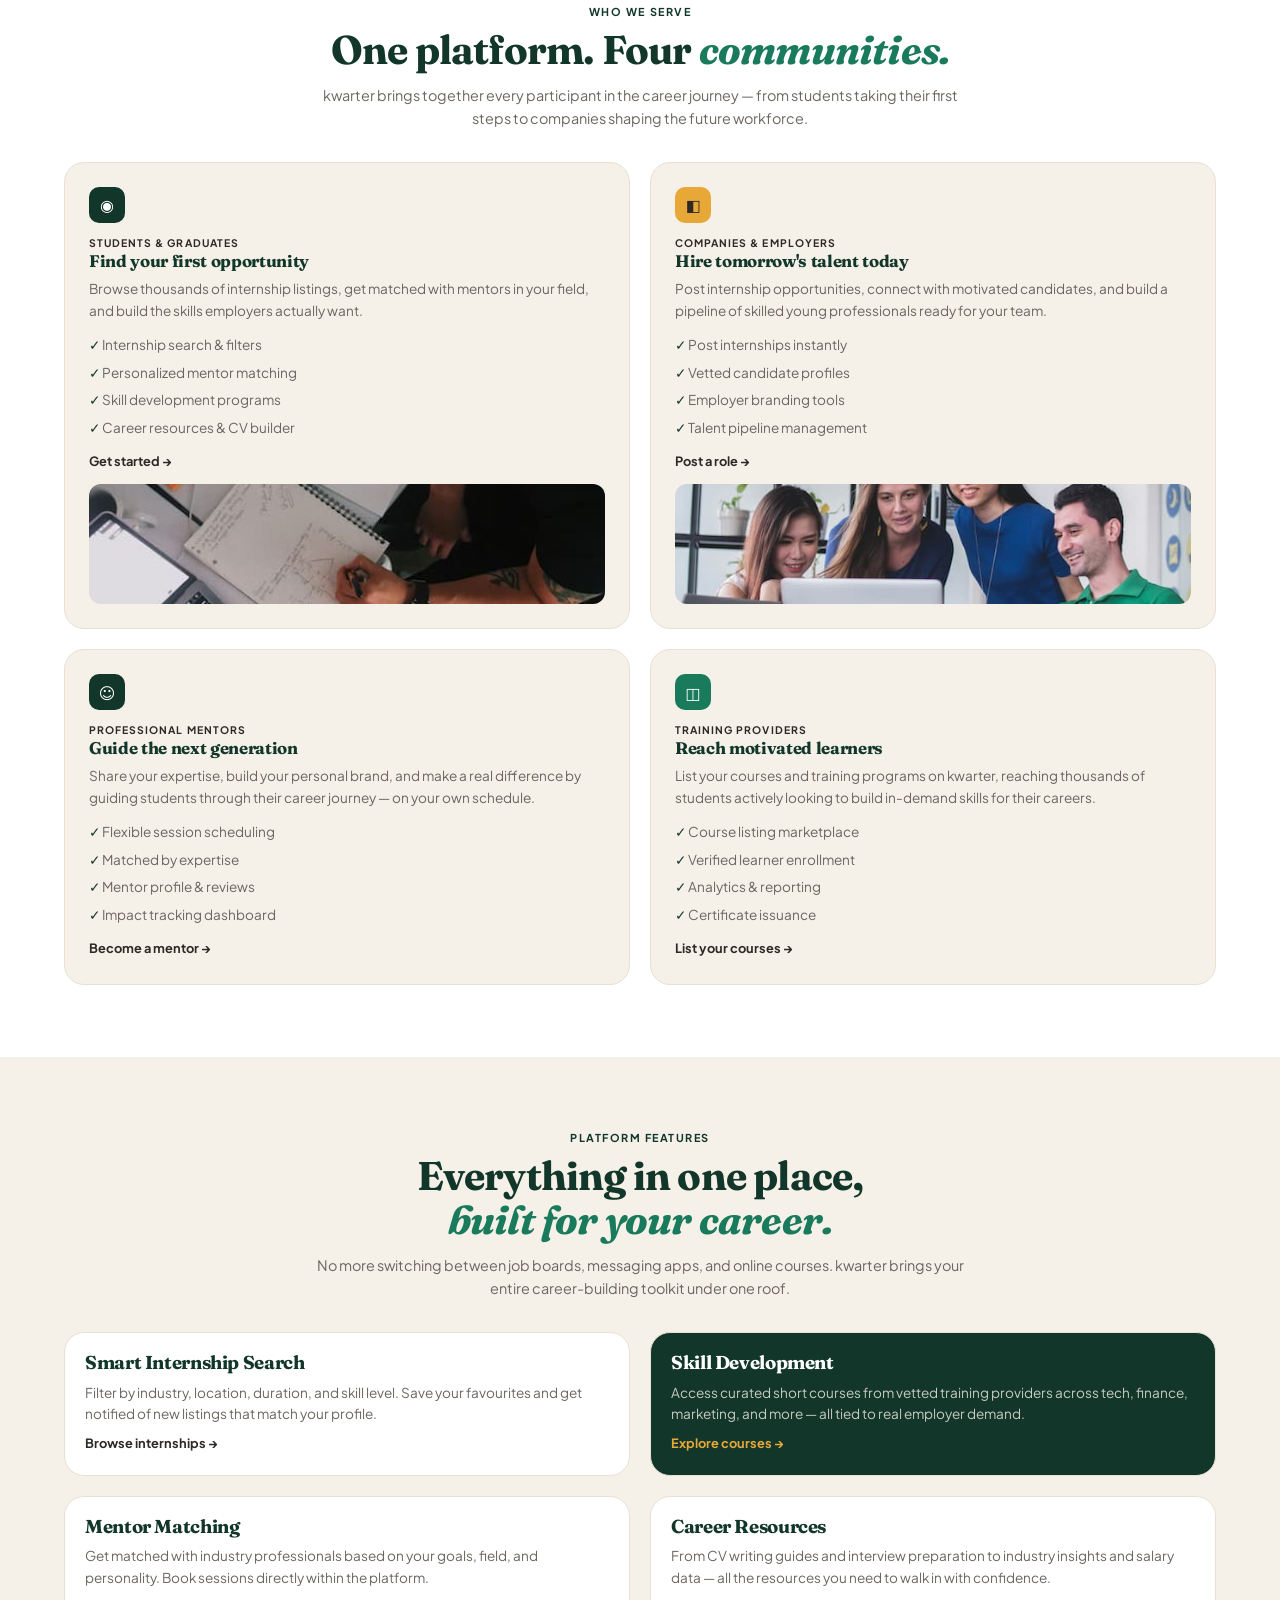
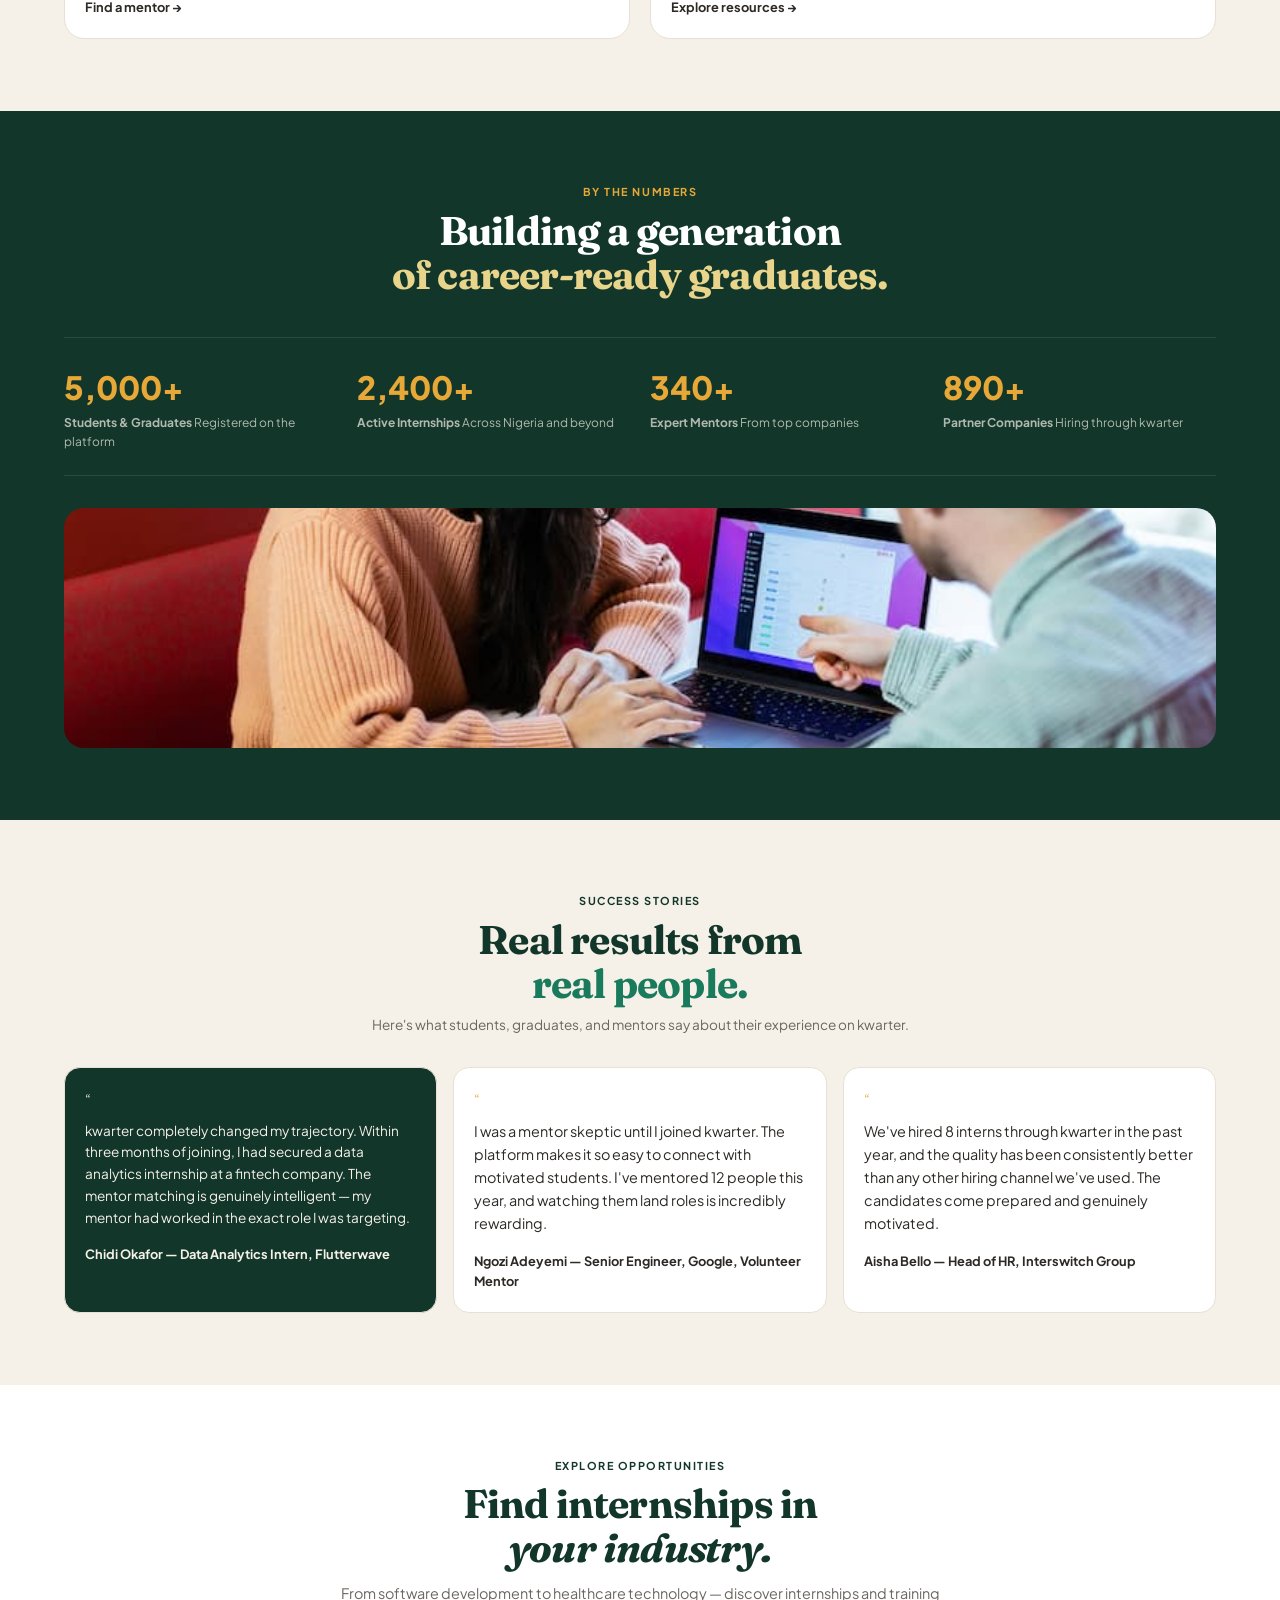
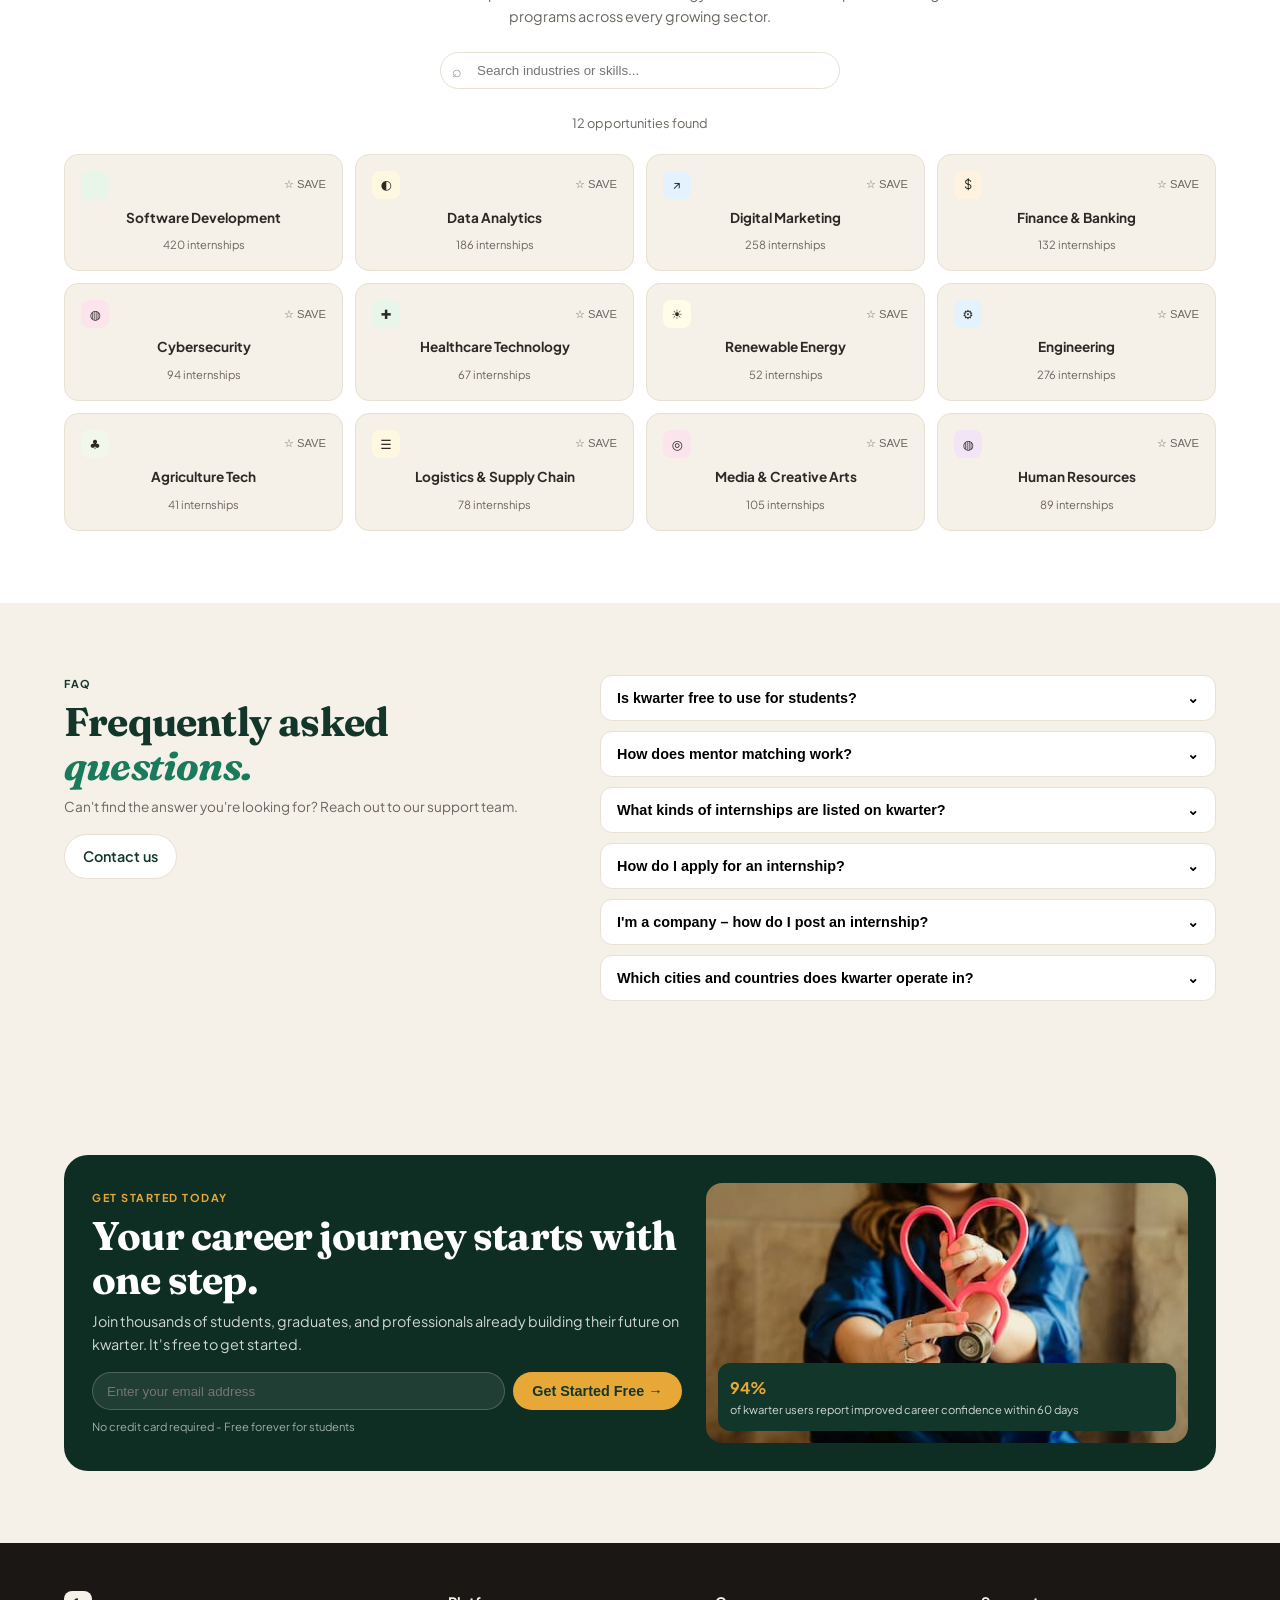
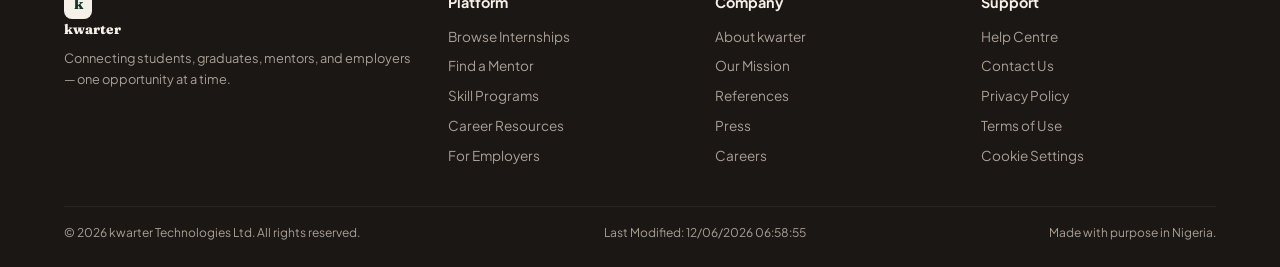
==== commit 608d99d7: "perf: optimize all images to webp using squoosh.app for lazy loading and faster load" ====
--- a/project/index.html
+++ b/project/index.html
@@ -1,221 +1,424 @@
 <!DOCTYPE html>
 <html lang="en">
+
 <head>
-<meta charset="UTF-8">
-<meta name="viewport" content="width=device-width, initial-scale=1.0">
-<meta name="description" content="Kwarter connects university students and graduates with internships, mentors, and industry training across Africa to launch career-ready talent.">
-<title>Kwarter - The platform that launches careers across Africa</title>
-<link rel="preconnect" href="https://fonts.googleapis.com">
-<link rel="preconnect" href="https://fonts.gstatic.com" crossorigin>
-<link href="https://fonts.googleapis.com/css2?family=Fraunces:opsz,wght@9..144,500;9..144,600;9..144,700&family=Plus+Jakarta+Sans:wght@400;500;600;700&display=swap" rel="stylesheet">
-<link rel="stylesheet" href="styles/kwarter.css">
-<script src="scripts/kwarter.js" defer></script>
+  <meta charset="UTF-8">
+  <meta name="viewport" content="width=device-width, initial-scale=1.0">
+  <meta name="description"
+    content="Kwarter connects university students and graduates with internships, mentors, and industry training across Africa to launch career-ready talent.">
+  <title>Kwarter - The platform that launches careers across Africa</title>
+  <link rel="preconnect" href="https://fonts.googleapis.com">
+  <link rel="preconnect" href="https://fonts.gstatic.com" crossorigin>
+  <link
+    href="https://fonts.googleapis.com/css2?family=Fraunces:opsz,wght@9..144,500;9..144,600;9..144,700&family=Plus+Jakarta+Sans:wght@400;500;600;700&display=swap"
+    rel="stylesheet">
+  <link rel="stylesheet" href="styles/kwarter.css">
+  <script src="scripts/kwarter.js" defer></script>
 </head>
+
 <body>
-<div class="top-banner">kwarter is now live in beta — Join thousands of students and graduates already on the platform. <a href="internships.html" style="text-decoration:underline; color:white">Get early access →</a></div>
-
-<header class="header">
-  <div class="container header-inner">
-    <a href="index.html" class="logo"><span class="logo-mark">k</span> kwarter</a>
-    <nav class="nav" id="mainNav">
-      <a href="#how">How It Works</a>
-      <a href="internships.html">For Students</a>
-      <a href="internships.html">For Employers</a>
-      <a href="mentors.html">Mentors</a>
-      <a href="#faq">FAQ</a>
-      <span id="savedCount" style="display:none; background:var(--primary); color:white; padding:4px 10px; border-radius:999px; font-size:0.7rem; margin-left:8px"></span>
-    </nav>
-    <div style="display:flex; gap:8px; align-items:center">
-      <a href="mentors.html" class="btn btn-outline" style="padding:8px 14px; font-size:0.8rem">Log In</a>
-      <a href="internships.html" class="btn btn-primary" style="padding:8px 14px; font-size:0.8rem">Get Started</a>
-      <button class="hamburger" id="hamburger" aria-label="menu" aria-expanded="false">☰</button>
+  <div class="top-banner">kwarter is now live in beta — Join thousands of students and graduates already on the
+    platform. <a href="internships.html" style="text-decoration:underline; color:white">Get early access →</a></div>
+
+  <header class="header">
+    <div class="container header-inner">
+      <a href="index.html" class="logo"><span class="logo-mark">k</span> kwarter</a>
+      <nav class="nav" id="mainNav">
+        <a href="#how">How It Works</a>
+        <a href="internships.html">For Students</a>
+        <a href="internships.html">For Employers</a>
+        <a href="mentors.html">Mentors</a>
+        <a href="#faq">FAQ</a>
+        <span id="savedCount"
+          style="display:none; background:var(--primary); color:white; padding:4px 10px; border-radius:999px; font-size:0.7rem; margin-left:8px"></span>
+      </nav>
+      <div style="display:flex; gap:8px; align-items:center">
+        <a href="mentors.html" class="btn btn-outline" style="padding:8px 14px; font-size:0.8rem">Log In</a>
+        <a href="internships.html" class="btn btn-primary" style="padding:8px 14px; font-size:0.8rem">Get Started</a>
+        <button class="hamburger" id="hamburger" aria-label="menu" aria-expanded="false">☰</button>
+      </div>
     </div>
-  </div>
-</header>
-
-<main>
-<!-- Hero -->
-<section class="hero">
-  <div class="container hero-grid">
-    <div>
-      <span class="eyebrow">● Bridging education and employment</span>
-      <h1 style="margin-top:16px">The platform that <span>launches careers</span> across Africa</h1>
-      <p class="lead">kwarter connects university students and graduates with internships, expert mentors, and industry-relevant training — everything you need to go from classroom to career.</p>
-      <div class="hero-actions">
-        <a href="internships.html" class="btn btn-primary">Get Started Free →</a>
-        <a href="#how" class="btn btn-outline">◎ See How It Works</a>
-      </div>
-      <div class="avatars">
-        <div class="avatar-stack"><span>JD</span><span>AM</span><span>CK</span></div>
-        <span style="font-size:0.8rem"><strong>5,000+</strong> students & graduates joined</span>
+  </header>
+
+  <main>
+    <!-- Hero -->
+    <section class="hero">
+      <div class="container hero-grid">
+        <div>
+          <span class="eyebrow">● Bridging education and employment</span>
+          <h1 style="margin-top:16px">The platform that <span>launches careers</span> across Africa</h1>
+          <p class="lead">kwarter connects university students and graduates with internships, expert mentors, and
+            industry-relevant training — everything you need to go from classroom to career.</p>
+          <div class="hero-actions">
+            <a href="internships.html" class="btn btn-primary">Get Started Free →</a>
+            <a href="#how" class="btn btn-outline">◎ See How It Works</a>
+          </div>
+          <div class="avatars">
+            <div class="avatar-stack"><span>JD</span><span>AM</span><span>CK</span></div>
+            <span style="font-size:0.8rem"><strong>5,000+</strong> students & graduates joined</span>
+          </div>
+        </div>
+        <div class="hero-visual">
+          <div style="position:relative">
+            <img src="images/graduate-intern.jpg" alt="Graduate celebrating" class="hero-img" loading="eager"
+              width="400" height="500">
+            <div class="stat-card stat-3"><strong>94%</strong><small>Placement Rate</small></div>
+            <div class="stat-card stat-1"><strong>2,400+</strong><small>Active Internships</small></div>
+          </div>
+          <div style="display:flex; flex-direction:column; gap:12px">
+            <img src="images/professional.jpg" alt="Mentorship session" class="hero-img" style="aspect-ratio:1"
+              loading="eager" width="300" height="300">
+            <div class="stat-card stat-2" style="position:relative; top:0; right:0"><strong>340+</strong><small>Expert
+                Mentors</small></div>
+          </div>
+        </div>
+      </div>
+    </section>
+
+    <!-- Trusted -->
+    <div class="trusted">
+      <div class="container">
+        <p>Trusted by leading organizations across Nigeria</p>
+        <div class="trusted-logos"><span>Paystack</span><span>Access Bank</span><span>GTCO</span><span>MTN
+            Nigeria</span><span>Nestlé Nigeria</span><span>Dangote Group</span><span>Andela</span></div>
       </div>
     </div>
-    <div class="hero-visual">
-      <div style="position:relative">
-        <img src="https://images.unsplash.com/photo-1524504388940-b1c1722653e1?w=600&auto=format&fit=crop" alt="Graduate celebrating" class="hero-img" loading="eager" width="400" height="500">
-        <div class="stat-card stat-3"><strong>94%</strong><small>Placement Rate</small></div>
-        <div class="stat-card stat-1"><strong>2,400+</strong><small>Active Internships</small></div>
-      </div>
-      <div style="display:flex; flex-direction:column; gap:12px">
-        <img src="https://images.unsplash.com/photo-1522075469751-3a6694fb2f61?w=400&auto=format&fit=crop" alt="Mentorship session" class="hero-img" style="aspect-ratio:1" loading="eager" width="300" height="300">
-        <div class="stat-card stat-2" style="position:relative; top:0; right:0"><strong>340+</strong><small>Expert Mentors</small></div>
-      </div>
+
+    <!-- Challenge -->
+    <section class="section section-cream" id="how">
+      <div class="container challenge-grid">
+        <div>
+          <p class="kicker">The Challenge</p>
+          <h2>Millions of graduates.<br>Not enough <span
+              style="color:var(--primary); font-style:italic">opportunities.</span></h2>
+          <p style="margin-top:12px; color:var(--text-light); font-size:0.9rem">Every year, hundreds of thousands of
+            Nigerian students graduate and enter a job market that is not ready for them. Universities produce brilliant
+            minds, but employers report a persistent gap in practical skills, workplace readiness, and professional
+            networks.</p>
+          <div class="stat-list">
+            <div class="stat-row"><strong>60%</strong><span style="font-size:0.85rem">of graduates report struggling to
+                find employment within 12 months of graduation</span></div>
+            <div class="stat-row"><strong>73%</strong><span style="font-size:0.85rem">of employers say new hires lack
+                the practical skills needed for the role</span></div>
+            <div class="stat-row"><strong>1 in 3</strong><span style="font-size:0.85rem">graduates take jobs completely
+                unrelated to their field of study</span></div>
+          </div>
+          <a href="internships.html" class="btn btn-primary" style="margin-top:16px">See how kwarter helps</a>
+        </div>
+        <div class="challenge-images">
+          <img src="images/graduates.jpg" alt="Graduate with cap" class="img" loading="lazy" width="300" height="300">
+          <img src="images/work.jpg" alt="Students collaborating" class="img" loading="lazy" width="300" height="300">
+          <img src="images/medical-student.jpg" alt="Mentor guiding" class="img" loading="lazy" width="300"
+            height="300">
+          <div class="img"
+            style="background:var(--primary); color:white; display:grid; place-items:center; padding:20px; font-size:0.85rem">
+            <p>“The gap isn't about intelligence — it's about access to the right experiences, the right networks, and
+              the right guidance at the right time.”<br><br><strong>Dr. Amara Oti — Head of Talent, Andela
+                Nigeria</strong></p>
+          </div>
+        </div>
+      </div>
+    </section>
+
+    <!-- Communities -->
+    <section class="section section-white">
+      <div class="container">
+        <p class="kicker" style="text-align:center">Who We Serve</p>
+        <h2 style="text-align:center">One platform. Four <span
+            style="color:#1A7A5C; font-style:italic">communities.</span></h2>
+        <p style="text-align:center; max-width:60ch; margin:12px auto 0; color:var(--text-light); font-size:0.9rem">
+          kwarter brings together every participant in the career journey — from students taking their first steps to
+          companies shaping the future workforce.</p>
+        <div class="four-grid">
+          <div class="comm-card">
+            <div class="icon" style="background:#12372A; color:white">◉</div>
+            <p style="font-size:0.65rem; font-weight:700; letter-spacing:0.1em">STUDENTS & GRADUATES</p>
+            <h3>Find your first opportunity</h3>
+            <p style="font-size:0.85rem; color:var(--text-light)">Browse thousands of internship listings, get matched
+              with mentors in your field, and build the skills employers actually want.</p>
+            <ul>
+              <li>Internship search & filters</li>
+              <li>Personalized mentor matching</li>
+              <li>Skill development programs</li>
+              <li>Career resources & CV builder</li>
+            </ul>
+            <a href="internships.html"
+              style="margin-top:12px; display:inline-block; font-weight:700; font-size:0.8rem">Get started →</a>
+            <img src="images/skill-development.jpg" alt="skill development" loading="lazy" width="600" height="200"
+              style="margin-top:12px; border-radius:12px; height:120px; object-fit:cover; width:100%">
+          </div>
+          <div class="comm-card">
+            <div class="icon" style="background:#E8A838">◧</div>
+            <p style="font-size:0.65rem; font-weight:700; letter-spacing:0.1em">COMPANIES & EMPLOYERS</p>
+            <h3>Hire tomorrow's talent today</h3>
+            <p style="font-size:0.85rem; color:var(--text-light)">Post internship opportunities, connect with motivated
+              candidates, and build a pipeline of skilled young professionals ready for your team.</p>
+            <ul>
+              <li>Post internships instantly</li>
+              <li>Vetted candidate profiles</li>
+              <li>Employer branding tools</li>
+              <li>Talent pipeline management</li>
+            </ul>
+            <a href="mentors.html" style="margin-top:12px; display:inline-block; font-weight:700; font-size:0.8rem">Post
+              a role →</a>
+            <img src="images/work-life.jpg" alt="Students celebrating" loading="lazy" width="600" height="200"
+              style="margin-top:12px; border-radius:12px; height:120px; object-fit:cover; width:100%">
+          </div>
+          <div class="comm-card">
+            <div class="icon" style="background:#12372A; color:white">☺</div>
+            <p style="font-size:0.65rem; font-weight:700; letter-spacing:0.1em">PROFESSIONAL MENTORS</p>
+            <h3>Guide the next generation</h3>
+            <p style="font-size:0.85rem; color:var(--text-light)">Share your expertise, build your personal brand, and
+              make a real difference by guiding students through their career journey — on your own schedule.</p>
+            <ul>
+              <li>Flexible session scheduling</li>
+              <li>Matched by expertise</li>
+              <li>Mentor profile & reviews</li>
+              <li>Impact tracking dashboard</li>
+            </ul><a href="mentors.html"
+              style="margin-top:12px; display:inline-block; font-weight:700; font-size:0.8rem">Become a mentor →</a>
+          </div>
+          <div class="comm-card">
+            <div class="icon" style="background:#1A7A5C; color:white">◫</div>
+            <p style="font-size:0.65rem; font-weight:700; letter-spacing:0.1em">TRAINING PROVIDERS</p>
+            <h3>Reach motivated learners</h3>
+            <p style="font-size:0.85rem; color:var(--text-light)">List your courses and training programs on kwarter,
+              reaching thousands of students actively looking to build in-demand skills for their careers.</p>
+            <ul>
+              <li>Course listing marketplace</li>
+              <li>Verified learner enrollment</li>
+              <li>Analytics & reporting</li>
+              <li>Certificate issuance</li>
+            </ul><a href="internships.html"
+              style="margin-top:12px; display:inline-block; font-weight:700; font-size:0.8rem">List your courses →</a>
+          </div>
+        </div>
+      </div>
+    </section>
+
+    <!-- Platform Features -->
+    <section class="section section-cream">
+      <div class="container">
+        <p class="kicker" style="text-align:center">Platform Features</p>
+        <h2 style="text-align:center">Everything in one place,<br><span style="color:#1A7A5C; font-style:italic">built
+            for your career.</span></h2>
+        <p style="text-align:center; max-width:60ch; margin:12px auto; color:var(--text-light); font-size:0.9rem">No
+          more switching between job boards, messaging apps, and online courses. kwarter brings your entire
+          career-building toolkit under one roof.</p>
+        <div class="features-grid">
+          <div class="feature-card">
+            <h3>Smart Internship Search</h3>
+            <p style="font-size:0.85rem; color:var(--text-light); margin-top:8px">Filter by industry, location,
+              duration, and skill level. Save your favourites and get notified of new listings that match your profile.
+            </p><a href="internships.html"
+              style="font-size:0.8rem; font-weight:700; margin-top:8px; display:inline-block">Browse internships →</a>
+          </div>
+          <div class="feature-card dark">
+            <h3>Skill Development</h3>
+            <p style="font-size:0.85rem; opacity:0.8; margin-top:8px">Access curated short courses from vetted training
+              providers across tech, finance, marketing, and more — all tied to real employer demand.</p><a
+              href="internships.html"
+              style="font-size:0.8rem; font-weight:700; margin-top:8px; display:inline-block; color:var(--accent)">Explore
+              courses →</a>
+          </div>
+          <div class="feature-card">
+            <h3>Mentor Matching</h3>
+            <p style="font-size:0.85rem; color:var(--text-light); margin-top:8px">Get matched with industry
+              professionals based on your goals, field, and personality. Book sessions directly within the platform.</p>
+            <a href="mentors.html" style="font-size:0.8rem; font-weight:700; margin-top:8px; display:inline-block">Find
+              a mentor →</a>
+          </div>
+          <div class="feature-card">
+            <h3>Career Resources</h3>
+            <p style="font-size:0.85rem; color:var(--text-light); margin-top:8px">From CV writing guides and interview
+              preparation to industry insights and salary data — all the resources you need to walk in with confidence.
+            </p><a href="internships.html"
+              style="font-size:0.8rem; font-weight:700; margin-top:8px; display:inline-block">Explore resources →</a>
+          </div>
+        </div>
+      </div>
+    </section>
+
+    <!-- Numbers -->
+    <section class="section section-green">
+      <div class="container">
+        <p class="kicker" style="text-align:center">By The Numbers</p>
+        <h2 style="text-align:center">Building a generation<br><span style="color:#E8D48B">of career-ready
+            graduates.</span></h2>
+        <div class="numbers-grid">
+          <div>
+            <div class="num" data-count="5000">0</div><span><strong>Students & Graduates</strong> Registered on the
+              platform</span>
+          </div>
+          <div>
+            <div class="num" data-count="2400">0</div><span><strong>Active Internships</strong> Across Nigeria and
+              beyond</span>
+          </div>
+          <div>
+            <div class="num" data-count="340">0</div><span><strong>Expert Mentors</strong> From top companies</span>
+          </div>
+          <div>
+            <div class="num" data-count="890">0</div><span><strong>Partner Companies</strong> Hiring through
+              kwarter</span>
+          </div>
+        </div>
+        <img src="images/career-ready.jpg" alt="Team collaborating in office" class="numbers-image" loading="lazy"
+          width="1200" height="240" style="width:100%; object-fit:cover">
+      </div>
+    </section>
+
+    <!-- Testimonials -->
+    <section class="section section-cream">
+      <div class="container">
+        <p class="kicker" style="text-align:center">Success Stories</p>
+        <h2 style="text-align:center">Real results from<br><span style="color:#1A7A5C">real people.</span></h2>
+        <p style="text-align:center; color:var(--text-light); font-size:0.85rem; margin-top:8px">Here's what students,
+          graduates, and mentors say about their experience on kwarter.</p>
+        <div class="testi-grid">
+          <div class="testi-card dark">
+            <p>“</p>
+            <p style="margin-top:8px; font-size:0.85rem">kwarter completely changed my trajectory. Within three months
+              of joining, I had secured a data analytics internship at a fintech company. The mentor matching is
+              genuinely intelligent — my mentor had worked in the exact role I was targeting.</p>
+            <p style="margin-top:16px; font-weight:700; font-size:0.8rem">Chidi Okafor — Data Analytics Intern,
+              Flutterwave</p>
+          </div>
+          <div class="testi-card">
+            <p style="color:var(--accent)">“</p>
+            <p style="margin-top:8px">I was a mentor skeptic until I joined kwarter. The platform makes it so easy to
+              connect with motivated students. I've mentored 12 people this year, and watching them land roles is
+              incredibly rewarding.</p>
+            <p style="margin-top:16px; font-weight:700; font-size:0.8rem">Ngozi Adeyemi — Senior Engineer, Google,
+              Volunteer Mentor</p>
+          </div>
+          <div class="testi-card">
+            <p style="color:var(--accent)">“</p>
+            <p style="margin-top:8px">We've hired 8 interns through kwarter in the past year, and the quality has been
+              consistently better than any other hiring channel we've used. The candidates come prepared and genuinely
+              motivated.</p>
+            <p style="margin-top:16px; font-weight:700; font-size:0.8rem">Aisha Bello — Head of HR, Interswitch Group
+            </p>
+          </div>
+        </div>
+      </div>
+    </section>
+
+    <!-- Industries -->
+    <section class="section section-white" id="industries">
+      <div class="container" style="text-align:center">
+        <p class="kicker">Explore Opportunities</p>
+        <h2>Find internships in<br><span style="font-style:italic">your industry.</span></h2>
+        <p style="color:var(--text-light); font-size:0.9rem; max-width:60ch; margin:12px auto">From software development
+          to healthcare technology — discover internships and training programs across every growing sector.</p>
+        <div class="industry-search">
+          <span style="position:absolute; left:12px; top:50%; transform:translateY(-50%); opacity:0.5">⌕</span>
+          <input type="search" id="industrySearch" placeholder="Search industries or skills..."
+            aria-label="Search industries">
+        </div>
+        <p id="resultCount" style="font-size:0.8rem; color:var(--text-light); margin-bottom:12px"></p>
+        <div class="industry-grid" id="industryGrid"></div>
+      </div>
+    </section>
+
+    <!-- FAQ -->
+    <section class="section section-cream" id="faq">
+      <div class="container faq-grid">
+        <div>
+          <p class="kicker">FAQ</p>
+          <h2>Frequently asked<br><span style="color:#1A7A5C; font-style:italic">questions.</span></h2>
+          <p style="color:var(--text-light); font-size:0.85rem; margin-top:8px">Can't find the answer you're looking
+            for? Reach out to our support team.</p>
+          <a href="mentors.html#contact" class="btn btn-outline" style="margin-top:16px">Contact us</a>
+        </div>
+        <div>
+          <div class="faq-item"><button class="faq-q">Is kwarter free to use for students? <span>⌄</span></button>
+            <div class="faq-a">Yes, Kwarter is completely free for students and graduates. We believe access to
+              opportunity should not be paywalled. We charge employers and training providers a small fee to sustain the
+              platform.</div>
+          </div>
+          <div class="faq-item"><button class="faq-q">How does mentor matching work? <span>⌄</span></button>
+            <div class="faq-a">We match you based on your career goals, industry interest, and personality. Our
+              algorithm considers mentor expertise, availability, and past mentee reviews to find your best fit.</div>
+          </div>
+          <div class="faq-item"><button class="faq-q">What kinds of internships are listed on kwarter?
+              <span>⌄</span></button>
+            <div class="faq-a">We list paid and unpaid internships across 12 sectors including tech, finance,
+              healthcare, engineering, and creative industries, from 1-month to 12-month durations.</div>
+          </div>
+          <div class="faq-item"><button class="faq-q">How do I apply for an internship? <span>⌄</span></button>
+            <div class="faq-a">Create a profile, upload your CV, and click apply. Some roles allow one-click apply with
+              your Kwarter profile. You can save opportunities and track applications in your dashboard.</div>
+          </div>
+          <div class="faq-item"><button class="faq-q">I'm a company – how do I post an internship?
+              <span>⌄</span></button>
+            <div class="faq-a">Sign up as an employer, verify your company, and post in under 5 minutes. We vet
+              candidates to ensure basic skill alignment before you review them.</div>
+          </div>
+          <div class="faq-item"><button class="faq-q">Which cities and countries does kwarter operate in?
+              <span>⌄</span></button>
+            <div class="faq-a">We started in Lagos, Abuja, and Port Harcourt, Nigeria, and are expanding to Nairobi,
+              Accra, and Kigali in 2026. Remote internships are available pan-Africa.</div>
+          </div>
+        </div>
+      </div>
+    </section>
+
+    <!-- CTA -->
+    <section class="section section-cream">
+      <div class="container">
+        <div class="cta">
+          <div>
+            <p class="kicker" style="color:var(--accent)">Get Started Today</p>
+            <h2>Your career journey starts with one step.</h2>
+            <p style="opacity:0.8; font-size:0.9rem; margin-top:8px">Join thousands of students, graduates, and
+              professionals already building their future on kwarter. It's free to get started.</p>
+            <form id="ctaForm" class="cta-form"><input type="email" id="ctaEmail" placeholder="Enter your email address"
+                required aria-label="email"><button type="submit" class="btn btn-accent">Get Started Free →</button>
+            </form>
+            <p style="font-size:0.7rem; opacity:0.6; margin-top:8px">No credit card required - Free forever for students
+            </p>
+          </div>
+          <div class="cta-visual"><img src="images/career-journey.jpg" alt="Mentorship meeting" loading="lazy"
+              width="600" height="260" style="width:100%; height:100%; object-fit:cover">
+            <div
+              style="position:absolute; bottom:12px; left:12px; right:12px; background:var(--primary); padding:12px; border-radius:12px">
+              <strong style="color:var(--accent)">94%</strong><small
+                style="display:block; font-size:0.7rem; opacity:0.8">of kwarter users report improved career confidence
+                within 60 days</small>
+            </div>
+          </div>
+        </div>
+      </div>
+    </section>
+  </main>
+
+  <footer class="footer">
+    <div class="container">
+      <div class="footer-grid">
+        <div><a href="index.html" class="logo" style="color:var(--secondary)"><span class="logo-mark"
+              style="background:var(--secondary); color:var(--primary)">k</span> kwarter</a>
+          <p style="margin-top:8px; font-size:0.8rem">Connecting students, graduates, mentors, and employers — one
+            opportunity at a time.</p>
+        </div>
+        <div>
+          <h4>Platform</h4><a href="internships.html">Browse Internships</a><a href="mentors.html">Find a Mentor</a><a
+            href="internships.html">Skill Programs</a><a href="index.html#industries">Career Resources</a><a
+            href="mentors.html">For Employers</a>
+        </div>
+        <div>
+          <h4>Company</h4><a href="index.html">About kwarter</a><a href="index.html">Our Mission</a><a
+            href="references.html">References</a><a href="index.html">Press</a><a href="index.html">Careers</a>
+        </div>
+        <div>
+          <h4>Support</h4><a href="mentors.html#contact">Help Centre</a><a href="mentors.html#contact">Contact Us</a><a
+            href="references.html">Privacy Policy</a><a href="references.html">Terms of Use</a><a
+            href="index.html">Cookie Settings</a>
+        </div>
+      </div>
+      <div class="footer-bottom"><span>© <span id="currentYear"></span> kwarter Technologies Ltd. All rights
+          reserved.</span><span id="lastModified"></span><span>Made with purpose in Nigeria.</span></div>
     </div>
-  </div>
-</section>
-
-<!-- Trusted -->
-<div class="trusted">
-  <div class="container">
-    <p>Trusted by leading organizations across Nigeria</p>
-    <div class="trusted-logos"><span>Paystack</span><span>Access Bank</span><span>GTCO</span><span>MTN Nigeria</span><span>Nestlé Nigeria</span><span>Dangote Group</span><span>Andela</span></div>
-  </div>
-</div>
-
-<!-- Challenge -->
-<section class="section section-cream" id="how">
-  <div class="container challenge-grid">
-    <div>
-      <p class="kicker">The Challenge</p>
-      <h2>Millions of graduates.<br>Not enough <span style="color:var(--primary); font-style:italic">opportunities.</span></h2>
-      <p style="margin-top:12px; color:var(--text-light); font-size:0.9rem">Every year, hundreds of thousands of Nigerian students graduate and enter a job market that is not ready for them. Universities produce brilliant minds, but employers report a persistent gap in practical skills, workplace readiness, and professional networks.</p>
-      <div class="stat-list">
-        <div class="stat-row"><strong>60%</strong><span style="font-size:0.85rem">of graduates report struggling to find employment within 12 months of graduation</span></div>
-        <div class="stat-row"><strong>73%</strong><span style="font-size:0.85rem">of employers say new hires lack the practical skills needed for the role</span></div>
-        <div class="stat-row"><strong>1 in 3</strong><span style="font-size:0.85rem">graduates take jobs completely unrelated to their field of study</span></div>
-      </div>
-      <a href="internships.html" class="btn btn-primary" style="margin-top:16px">See how kwarter helps</a>
-    </div>
-    <div class="challenge-images">
-      <img src="https://images.unsplash.com/photo-1627556704302-624286467c65?w=500&auto=format&fit=crop" alt="Graduate with cap" class="img" loading="lazy" width="300" height="300">
-      <img src="https://images.unsplash.com/photo-1523240795612-9a054b0db644?w=500&auto=format&fit=crop" alt="Students collaborating" class="img" loading="lazy" width="300" height="300">
-      <img src="https://images.unsplash.com/photo-1507003211169-0a1dd7228f2d?w=500&auto=format&fit=crop" alt="Mentor guiding" class="img" loading="lazy" width="300" height="300">
-      <div class="img" style="background:var(--primary); color:white; display:grid; place-items:center; padding:20px; font-size:0.85rem"><p>“The gap isn't about intelligence — it's about access to the right experiences, the right networks, and the right guidance at the right time.”<br><br><strong>Dr. Amara Oti — Head of Talent, Andela Nigeria</strong></p></div>
-    </div>
-  </div>
-</section>
-
-<!-- Communities -->
-<section class="section section-white">
-  <div class="container">
-    <p class="kicker" style="text-align:center">Who We Serve</p>
-    <h2 style="text-align:center">One platform. Four <span style="color:#1A7A5C; font-style:italic">communities.</span></h2>
-    <p style="text-align:center; max-width:60ch; margin:12px auto 0; color:var(--text-light); font-size:0.9rem">kwarter brings together every participant in the career journey — from students taking their first steps to companies shaping the future workforce.</p>
-    <div class="four-grid">
-      <div class="comm-card"><div class="icon" style="background:#12372A; color:white">◉</div><p style="font-size:0.65rem; font-weight:700; letter-spacing:0.1em">STUDENTS & GRADUATES</p><h3>Find your first opportunity</h3><p style="font-size:0.85rem; color:var(--text-light)">Browse thousands of internship listings, get matched with mentors in your field, and build the skills employers actually want.</p><ul><li>Internship search & filters</li><li>Personalized mentor matching</li><li>Skill development programs</li><li>Career resources & CV builder</li></ul><a href="internships.html" style="margin-top:12px; display:inline-block; font-weight:700; font-size:0.8rem">Get started →</a><img src="https://images.unsplash.com/photo-1529156069898-49953e39b3ac?w=600&auto=format&fit=crop" alt="Students celebrating" loading="lazy" width="600" height="200" style="margin-top:12px; border-radius:12px; height:120px; object-fit:cover; width:100%"></div>
-      <div class="comm-card"><div class="icon" style="background:#E8A838">◧</div><p style="font-size:0.65rem; font-weight:700; letter-spacing:0.1em">COMPANIES & EMPLOYERS</p><h3>Hire tomorrow's talent today</h3><p style="font-size:0.85rem; color:var(--text-light)">Post internship opportunities, connect with motivated candidates, and build a pipeline of skilled young professionals ready for your team.</p><ul><li>Post internships instantly</li><li>Vetted candidate profiles</li><li>Employer branding tools</li><li>Talent pipeline management</li></ul><a href="mentors.html" style="margin-top:12px; display:inline-block; font-weight:700; font-size:0.8rem">Post a role →</a></div>
-      <div class="comm-card"><div class="icon" style="background:#12372A; color:white">☺</div><p style="font-size:0.65rem; font-weight:700; letter-spacing:0.1em">PROFESSIONAL MENTORS</p><h3>Guide the next generation</h3><p style="font-size:0.85rem; color:var(--text-light)">Share your expertise, build your personal brand, and make a real difference by guiding students through their career journey — on your own schedule.</p><ul><li>Flexible session scheduling</li><li>Matched by expertise</li><li>Mentor profile & reviews</li><li>Impact tracking dashboard</li></ul><a href="mentors.html" style="margin-top:12px; display:inline-block; font-weight:700; font-size:0.8rem">Become a mentor →</a></div>
-      <div class="comm-card"><div class="icon" style="background:#1A7A5C; color:white">◫</div><p style="font-size:0.65rem; font-weight:700; letter-spacing:0.1em">TRAINING PROVIDERS</p><h3>Reach motivated learners</h3><p style="font-size:0.85rem; color:var(--text-light)">List your courses and training programs on kwarter, reaching thousands of students actively looking to build in-demand skills for their careers.</p><ul><li>Course listing marketplace</li><li>Verified learner enrollment</li><li>Analytics & reporting</li><li>Certificate issuance</li></ul><a href="internships.html" style="margin-top:12px; display:inline-block; font-weight:700; font-size:0.8rem">List your courses →</a></div>
-    </div>
-  </div>
-</section>
-
-<!-- Platform Features -->
-<section class="section section-cream">
-  <div class="container">
-    <p class="kicker" style="text-align:center">Platform Features</p>
-    <h2 style="text-align:center">Everything in one place,<br><span style="color:#1A7A5C; font-style:italic">built for your career.</span></h2>
-    <p style="text-align:center; max-width:60ch; margin:12px auto; color:var(--text-light); font-size:0.9rem">No more switching between job boards, messaging apps, and online courses. kwarter brings your entire career-building toolkit under one roof.</p>
-    <div class="features-grid">
-      <div class="feature-card"><h3>Smart Internship Search</h3><p style="font-size:0.85rem; color:var(--text-light); margin-top:8px">Filter by industry, location, duration, and skill level. Save your favourites and get notified of new listings that match your profile.</p><a href="internships.html" style="font-size:0.8rem; font-weight:700; margin-top:8px; display:inline-block">Browse internships →</a></div>
-      <div class="feature-card dark"><h3>Skill Development</h3><p style="font-size:0.85rem; opacity:0.8; margin-top:8px">Access curated short courses from vetted training providers across tech, finance, marketing, and more — all tied to real employer demand.</p><a href="internships.html" style="font-size:0.8rem; font-weight:700; margin-top:8px; display:inline-block; color:var(--accent)">Explore courses →</a></div>
-      <div class="feature-card"><h3>Mentor Matching</h3><p style="font-size:0.85rem; color:var(--text-light); margin-top:8px">Get matched with industry professionals based on your goals, field, and personality. Book sessions directly within the platform.</p><a href="mentors.html" style="font-size:0.8rem; font-weight:700; margin-top:8px; display:inline-block">Find a mentor →</a></div>
-      <div class="feature-card"><h3>Career Resources</h3><p style="font-size:0.85rem; color:var(--text-light); margin-top:8px">From CV writing guides and interview preparation to industry insights and salary data — all the resources you need to walk in with confidence.</p><a href="internships.html" style="font-size:0.8rem; font-weight:700; margin-top:8px; display:inline-block">Explore resources →</a></div>
-    </div>
-  </div>
-</section>
-
-<!-- Numbers -->
-<section class="section section-green">
-  <div class="container">
-    <p class="kicker" style="text-align:center">By The Numbers</p>
-    <h2 style="text-align:center">Building a generation<br><span style="color:#E8D48B">of career-ready graduates.</span></h2>
-    <div class="numbers-grid">
-      <div><div class="num" data-count="5000">0</div><span><strong>Students & Graduates</strong> Registered on the platform</span></div>
-      <div><div class="num" data-count="2400">0</div><span><strong>Active Internships</strong> Across Nigeria and beyond</span></div>
-      <div><div class="num" data-count="340">0</div><span><strong>Expert Mentors</strong> From top companies</span></div>
-      <div><div class="num" data-count="890">0</div><span><strong>Partner Companies</strong> Hiring through kwarter</span></div>
-    </div>
-    <img src="https://images.unsplash.com/photo-1499750310107-5fef28a66643?w=1200&auto=format&fit=crop" alt="Team collaborating in office" class="numbers-image" loading="lazy" width="1200" height="240" style="width:100%; object-fit:cover">
-  </div>
-</section>
-
-<!-- Testimonials -->
-<section class="section section-cream">
-  <div class="container">
-    <p class="kicker" style="text-align:center">Success Stories</p>
-    <h2 style="text-align:center">Real results from<br><span style="color:#1A7A5C">real people.</span></h2>
-    <p style="text-align:center; color:var(--text-light); font-size:0.85rem; margin-top:8px">Here's what students, graduates, and mentors say about their experience on kwarter.</p>
-    <div class="testi-grid">
-      <div class="testi-card dark"><p>“</p><p style="margin-top:8px; font-size:0.85rem">kwarter completely changed my trajectory. Within three months of joining, I had secured a data analytics internship at a fintech company. The mentor matching is genuinely intelligent — my mentor had worked in the exact role I was targeting.</p><p style="margin-top:16px; font-weight:700; font-size:0.8rem">Chidi Okafor — Data Analytics Intern, Flutterwave</p></div>
-      <div class="testi-card"><p style="color:var(--accent)">“</p><p style="margin-top:8px">I was a mentor skeptic until I joined kwarter. The platform makes it so easy to connect with motivated students. I've mentored 12 people this year, and watching them land roles is incredibly rewarding.</p><p style="margin-top:16px; font-weight:700; font-size:0.8rem">Ngozi Adeyemi — Senior Engineer, Google, Volunteer Mentor</p></div>
-      <div class="testi-card"><p style="color:var(--accent)">“</p><p style="margin-top:8px">We've hired 8 interns through kwarter in the past year, and the quality has been consistently better than any other hiring channel we've used. The candidates come prepared and genuinely motivated.</p><p style="margin-top:16px; font-weight:700; font-size:0.8rem">Aisha Bello — Head of HR, Interswitch Group</p></div>
-    </div>
-  </div>
-</section>
-
-<!-- Industries -->
-<section class="section section-white" id="industries">
-  <div class="container" style="text-align:center">
-    <p class="kicker">Explore Opportunities</p>
-    <h2>Find internships in<br><span style="font-style:italic">your industry.</span></h2>
-    <p style="color:var(--text-light); font-size:0.9rem; max-width:60ch; margin:12px auto">From software development to healthcare technology — discover internships and training programs across every growing sector.</p>
-    <div class="industry-search">
-      <span style="position:absolute; left:12px; top:50%; transform:translateY(-50%); opacity:0.5">⌕</span>
-      <input type="search" id="industrySearch" placeholder="Search industries or skills..." aria-label="Search industries">
-    </div>
-    <p id="resultCount" style="font-size:0.8rem; color:var(--text-light); margin-bottom:12px"></p>
-    <div class="industry-grid" id="industryGrid"></div>
-  </div>
-</section>
-
-<!-- FAQ -->
-<section class="section section-cream" id="faq">
-  <div class="container faq-grid">
-    <div>
-      <p class="kicker">FAQ</p>
-      <h2>Frequently asked<br><span style="color:#1A7A5C; font-style:italic">questions.</span></h2>
-      <p style="color:var(--text-light); font-size:0.85rem; margin-top:8px">Can't find the answer you're looking for? Reach out to our support team.</p>
-      <a href="mentors.html#contact" class="btn btn-outline" style="margin-top:16px">Contact us</a>
-    </div>
-    <div>
-      <div class="faq-item"><button class="faq-q">Is kwarter free to use for students? <span>⌄</span></button><div class="faq-a">Yes, Kwarter is completely free for students and graduates. We believe access to opportunity should not be paywalled. We charge employers and training providers a small fee to sustain the platform.</div></div>
-      <div class="faq-item"><button class="faq-q">How does mentor matching work? <span>⌄</span></button><div class="faq-a">We match you based on your career goals, industry interest, and personality. Our algorithm considers mentor expertise, availability, and past mentee reviews to find your best fit.</div></div>
-      <div class="faq-item"><button class="faq-q">What kinds of internships are listed on kwarter? <span>⌄</span></button><div class="faq-a">We list paid and unpaid internships across 12 sectors including tech, finance, healthcare, engineering, and creative industries, from 1-month to 12-month durations.</div></div>
-      <div class="faq-item"><button class="faq-q">How do I apply for an internship? <span>⌄</span></button><div class="faq-a">Create a profile, upload your CV, and click apply. Some roles allow one-click apply with your Kwarter profile. You can save opportunities and track applications in your dashboard.</div></div>
-      <div class="faq-item"><button class="faq-q">I'm a company – how do I post an internship? <span>⌄</span></button><div class="faq-a">Sign up as an employer, verify your company, and post in under 5 minutes. We vet candidates to ensure basic skill alignment before you review them.</div></div>
-      <div class="faq-item"><button class="faq-q">Which cities and countries does kwarter operate in? <span>⌄</span></button><div class="faq-a">We started in Lagos, Abuja, and Port Harcourt, Nigeria, and are expanding to Nairobi, Accra, and Kigali in 2026. Remote internships are available pan-Africa.</div></div>
-    </div>
-  </div>
-</section>
-
-<!-- CTA -->
-<section class="section section-cream">
-  <div class="container">
-    <div class="cta">
-      <div>
-        <p class="kicker" style="color:var(--accent)">Get Started Today</p>
-        <h2>Your career journey starts with one step.</h2>
-        <p style="opacity:0.8; font-size:0.9rem; margin-top:8px">Join thousands of students, graduates, and professionals already building their future on kwarter. It's free to get started.</p>
-        <form id="ctaForm" class="cta-form"><input type="email" id="ctaEmail" placeholder="Enter your email address" required aria-label="email"><button type="submit" class="btn btn-accent">Get Started Free →</button></form>
-        <p style="font-size:0.7rem; opacity:0.6; margin-top:8px">No credit card required - Free forever for students</p>
-      </div>
-      <div class="cta-visual"><img src="https://images.unsplash.com/photo-1573496359142-b8d87734a5a2?w=600&auto=format&fit=crop" alt="Mentorship meeting" loading="lazy" width="600" height="260" style="width:100%; height:100%; object-fit:cover"><div style="position:absolute; bottom:12px; left:12px; right:12px; background:var(--primary); padding:12px; border-radius:12px"><strong style="color:var(--accent)">94%</strong><small style="display:block; font-size:0.7rem; opacity:0.8">of kwarter users report improved career confidence within 60 days</small></div></div>
-    </div>
-  </div>
-</section>
-</main>
-
-<footer class="footer">
-  <div class="container">
-    <div class="footer-grid">
-      <div><a href="index.html" class="logo" style="color:var(--secondary)"><span class="logo-mark" style="background:var(--secondary); color:var(--primary)">k</span> kwarter</a><p style="margin-top:8px; font-size:0.8rem">Connecting students, graduates, mentors, and employers — one opportunity at a time.</p></div>
-      <div><h4>Platform</h4><a href="internships.html">Browse Internships</a><a href="mentors.html">Find a Mentor</a><a href="internships.html">Skill Programs</a><a href="index.html#industries">Career Resources</a><a href="mentors.html">For Employers</a></div>
-      <div><h4>Company</h4><a href="index.html">About kwarter</a><a href="index.html">Our Mission</a><a href="references.html">References</a><a href="index.html">Press</a><a href="index.html">Careers</a></div>
-      <div><h4>Support</h4><a href="mentors.html#contact">Help Centre</a><a href="mentors.html#contact">Contact Us</a><a href="references.html">Privacy Policy</a><a href="references.html">Terms of Use</a><a href="index.html">Cookie Settings</a></div>
-    </div>
-    <div class="footer-bottom"><span>© <span id="currentYear"></span> kwarter Technologies Ltd. All rights reserved.</span><span id="lastModified"></span><span>Made with purpose in Nigeria.</span></div>
-  </div>
-</footer>
+  </footer>
 </body>
-</html>
+
+</html>
--- a/project/styles/kwarter.css
+++ b/project/styles/kwarter.css
@@ -1,199 +1,911 @@
-:root{
-  --primary:#12372A;
-  --primary-dark:#0F2E23;
-  --secondary:#F5F0E8;
-  --secondary-dark:#EFE8DB;
-  --accent:#E8A838;
-  --accent-dark:#D9972D;
-  --text:#2D2A26;
-  --text-light:#6B6660;
-  --white:#FFFFFF;
-  --border:#E8E0D3;
-  --radius:16px;
-  --radius-lg:24px;
-}
-*{box-sizing:border-box;margin:0;padding:0}
-body{
-  font-family:"Plus Jakarta Sans", system-ui, -apple-system, sans-serif;
-  background:var(--secondary);
-  color:var(--text);
-  line-height:1.6;
-  -webkit-font-smoothing:antialiased;
-}
-h1,h2,h3{font-family:"Fraunces", serif; letter-spacing:-0.02em; color:var(--primary); line-height:1.1}
-h1{font-size:clamp(2.4rem,5vw,3.5rem); font-weight:700}
-h2{font-size:clamp(1.8rem,4vw,2.5rem)}
-img{max-width:100%; display:block}
-a{color:inherit; text-decoration:none}
-.container{max-width:1200px; margin:0 auto; padding:0 24px}
+:root {
+  --primary: #12372A;
+  --primary-dark: #0F2E23;
+  --secondary: #F5F0E8;
+  --secondary-dark: #EFE8DB;
+  --accent: #E8A838;
+  --accent-dark: #D9972D;
+  --text: #2D2A26;
+  --text-light: #6B6660;
+  --white: #FFFFFF;
+  --border: #E8E0D3;
+  --radius: 16px;
+  --radius-lg: 24px;
+}
+
+* {
+  box-sizing: border-box;
+  margin: 0;
+  padding: 0
+}
+
+body {
+  font-family: "Plus Jakarta Sans", system-ui, -apple-system, sans-serif;
+  background: var(--secondary);
+  color: var(--text);
+  line-height: 1.6;
+  -webkit-font-smoothing: antialiased;
+}
+
+h1,
+h2,
+h3 {
+  font-family: "Fraunces", serif;
+  letter-spacing: -0.02em;
+  color: var(--primary);
+  line-height: 1.1
+}
+
+h1 {
+  font-size: clamp(2.4rem, 5vw, 3.5rem);
+  font-weight: 700
+}
+
+h2 {
+  font-size: clamp(1.8rem, 4vw, 2.5rem)
+}
+
+img {
+  max-width: 100%;
+  display: block
+}
+
+a {
+  color: inherit;
+  text-decoration: none
+}
+
+.container {
+  max-width: 1200px;
+  margin: 0 auto;
+  padding: 0 24px
+}
 
 /* Top Banner */
-.top-banner{
-  background:var(--primary);
-  color:#C8E6C9;
-  text-align:center;
-  font-size:0.78rem;
-  padding:8px 16px;
-  letter-spacing:0.02em;
+.top-banner {
+  background: var(--primary);
+  color: #C8E6C9;
+  text-align: center;
+  font-size: 0.78rem;
+  padding: 8px 16px;
+  letter-spacing: 0.02em;
 }
 
 /* Header */
-.header{
-  position:sticky; top:0; z-index:100;
-  background:rgba(245,240,232,0.9);
+.header {
+  position: sticky;
+  top: 0;
+  z-index: 100;
+  background: rgba(245, 240, 232, 0.9);
   backdrop-filter: blur(12px);
-  border-bottom:1px solid var(--border);
-}
-.header-inner{
-  display:flex; align-items:center; justify-content:space-between;
-  height:64px;
-}
-.logo{display:flex; align-items:center; gap:8px; font-weight:800; font-family:"Fraunces",serif; font-size:1.25rem; color:var(--primary)}
-.logo-mark{width:28px; height:28px; background:var(--primary); color:var(--white); display:grid; place-items:center; border-radius:8px; font-size:0.9rem}
-.nav{display:flex; gap:28px; align-items:center}
-.nav a{font-size:0.9rem; font-weight:500; color:var(--text-light)}
-.nav a:hover{color:var(--primary)}
-.btn{
-  display:inline-flex; align-items:center; justify-content:center; gap:6px;
-  padding:10px 18px; border-radius:999px; font-weight:600; font-size:0.9rem; border:1px solid transparent; cursor:pointer; transition:.2s;
-}
-.btn-primary{background:var(--primary); color:var(--white)}
-.btn-primary:hover{background:var(--primary-dark)}
-.btn-accent{background:var(--accent); color:var(--primary)}
-.btn-accent:hover{background:var(--accent-dark)}
-.btn-outline{background:var(--white); border-color:var(--border); color:var(--primary)}
-.hamburger{display:none; background:none; border:none; font-size:1.5rem; cursor:pointer}
+  border-bottom: 1px solid var(--border);
+}
+
+.header-inner {
+  display: flex;
+  align-items: center;
+  justify-content: space-between;
+  height: 64px;
+}
+
+.logo {
+  display: flex;
+  align-items: center;
+  gap: 8px;
+  font-weight: 800;
+  font-family: "Fraunces", serif;
+  font-size: 1.25rem;
+  color: var(--primary)
+}
+
+.logo-mark {
+  width: 28px;
+  height: 28px;
+  background: var(--primary);
+  color: var(--white);
+  display: grid;
+  place-items: center;
+  border-radius: 8px;
+  font-size: 0.9rem
+}
+
+.nav {
+  display: flex;
+  gap: 28px;
+  align-items: center
+}
+
+.nav a {
+  font-size: 0.9rem;
+  font-weight: 500;
+  color: var(--text-light)
+}
+
+.nav a:hover {
+  color: var(--primary)
+}
+
+.btn {
+  display: inline-flex;
+  align-items: center;
+  justify-content: center;
+  gap: 6px;
+  padding: 10px 18px;
+  border-radius: 999px;
+  font-weight: 600;
+  font-size: 0.9rem;
+  border: 1px solid transparent;
+  cursor: pointer;
+  transition: .2s;
+}
+
+.btn-primary {
+  background: var(--primary);
+  color: var(--white)
+}
+
+.btn-primary:hover {
+  background: var(--primary-dark)
+}
+
+.btn-accent {
+  background: var(--accent);
+  color: var(--primary)
+}
+
+.btn-accent:hover {
+  background: var(--accent-dark)
+}
+
+.btn-outline {
+  background: var(--white);
+  border-color: var(--border);
+  color: var(--primary)
+}
+
+.hamburger {
+  display: none;
+  background: none;
+  border: none;
+  font-size: 1.5rem;
+  cursor: pointer
+}
 
 /* Hero */
-.hero{padding:48px 0 32px; background:var(--secondary)}
-.hero-grid{display:grid; grid-template-columns:1.1fr 0.9fr; gap:48px; align-items:center}
-.eyebrow{display:inline-flex; padding:6px 12px; border-radius:999px; background:var(--white); border:1px solid var(--border); font-size:0.7rem; font-weight:600; letter-spacing:0.08em; text-transform:uppercase; color:var(--primary)}
-.hero h1 span{color:var(--primary); font-style:italic; font-weight:600}
-.hero p.lead{margin-top:16px; color:var(--text-light); max-width:48ch}
-.hero-actions{display:flex; gap:12px; margin-top:24px}
-.avatars{display:flex; align-items:center; gap:12px; margin-top:20px}
-.avatar-stack{display:flex}
-.avatar-stack span{width:28px; height:28px; border-radius:50%; background:var(--primary); border:2px solid var(--secondary); display:grid; place-items:center; color:white; font-size:0.7rem; margin-left:-8px}
-.avatar-stack span:first-child{margin-left:0}
-.hero-visual{position:relative; display:grid; grid-template-columns:1fr 0.8fr; gap:12px}
-.hero-img{border-radius:var(--radius-lg); overflow:hidden; background:#ddd; aspect-ratio:4/5; object-fit:cover}
-.stat-card{position:absolute; background:var(--white); border:1px solid var(--border); border-radius:12px; padding:10px 14px; box-shadow:0 8px 24px rgba(0,0,0,0.08); font-size:0.8rem; font-weight:600}
-.stat-card small{display:block; font-weight:400; color:var(--text-light); font-size:0.7rem}
-.stat-1{top:12px; left:-20px}
-.stat-2{right:0; top:45%;}
-.stat-3{bottom:12px; left:10px}
+.hero {
+  padding: 48px 0 32px;
+  background: var(--secondary)
+}
+
+.hero-grid {
+  display: grid;
+  grid-template-columns: 1.1fr 0.9fr;
+  gap: 48px;
+  align-items: center
+}
+
+.eyebrow {
+  display: inline-flex;
+  padding: 6px 12px;
+  border-radius: 999px;
+  background: var(--white);
+  border: 1px solid var(--border);
+  font-size: 0.7rem;
+  font-weight: 600;
+  letter-spacing: 0.08em;
+  text-transform: uppercase;
+  color: var(--primary)
+}
+
+.hero h1 span {
+  color: var(--primary);
+  font-style: italic;
+  font-weight: 600
+}
+
+.hero p.lead {
+  margin-top: 16px;
+  color: var(--text-light);
+  max-width: 48ch
+}
+
+.hero-actions {
+  display: flex;
+  gap: 12px;
+  margin-top: 24px
+}
+
+.avatars {
+  display: flex;
+  align-items: center;
+  gap: 12px;
+  margin-top: 20px
+}
+
+.avatar-stack {
+  display: flex
+}
+
+.avatar-stack span {
+  width: 28px;
+  height: 28px;
+  border-radius: 50%;
+  background: var(--primary);
+  border: 2px solid var(--secondary);
+  display: grid;
+  place-items: center;
+  color: white;
+  font-size: 0.7rem;
+  margin-left: -8px
+}
+
+.avatar-stack span:first-child {
+  margin-left: 0
+}
+
+.hero-visual {
+  position: relative;
+  display: grid;
+  grid-template-columns: 1fr 0.8fr;
+  gap: 12px
+}
+
+.hero-img {
+  border-radius: var(--radius-lg);
+  overflow: hidden;
+  background: #ddd;
+  aspect-ratio: 4/5;
+  object-fit: cover
+}
+
+.stat-card {
+  position: absolute;
+  background: var(--white);
+  border: 1px solid var(--border);
+  border-radius: 12px;
+  padding: 10px 14px;
+  box-shadow: 0 8px 24px rgba(0, 0, 0, 0.08);
+  font-size: 0.8rem;
+  font-weight: 600
+}
+
+.stat-card small {
+  display: block;
+  font-weight: 400;
+  color: var(--text-light);
+  font-size: 0.7rem
+}
+
+.stat-1 {
+  top: 12px;
+  left: -20px
+}
+
+.stat-2 {
+  right: 0;
+  top: 45%;
+}
+
+.stat-3 {
+  bottom: 12px;
+  left: 10px
+}
 
 /* Trusted */
-.trusted{padding:20px 0; border-top:1px solid var(--border); border-bottom:1px solid var(--border); background:var(--white)}
-.trusted p{font-size:0.65rem; text-transform:uppercase; letter-spacing:0.12em; text-align:center; color:var(--text-light); margin-bottom:12px}
-.trusted-logos{display:flex; gap:32px; justify-content:center; flex-wrap:wrap; opacity:0.6; font-weight:700; font-size:0.9rem}
+.trusted {
+  padding: 20px 0;
+  border-top: 1px solid var(--border);
+  border-bottom: 1px solid var(--border);
+  background: var(--white)
+}
+
+.trusted p {
+  font-size: 0.65rem;
+  text-transform: uppercase;
+  letter-spacing: 0.12em;
+  text-align: center;
+  color: var(--text-light);
+  margin-bottom: 12px
+}
+
+.trusted-logos {
+  display: flex;
+  gap: 32px;
+  justify-content: center;
+  flex-wrap: wrap;
+  opacity: 0.6;
+  font-weight: 700;
+  font-size: 0.9rem
+}
 
 /* Sections */
-.section{padding:72px 0}
-.section-cream{background:var(--secondary)}
-.section-white{background:var(--white)}
-.section-green{background:var(--primary); color:var(--secondary)}
-.section-green h2{color:var(--white)}
-.kicker{font-size:0.68rem; font-weight:700; letter-spacing:0.14em; text-transform:uppercase; color:var(--primary); margin-bottom:8px}
-.section-green .kicker{color:var(--accent)}
-.challenge-grid{display:grid; grid-template-columns:1fr 1fr; gap:40px; align-items:start}
-.stat-list{display:grid; gap:12px; margin-top:24px}
-.stat-row{display:flex; gap:16px; padding:16px; background:var(--white); border:1px solid var(--border); border-radius:12px}
-.stat-row strong{font-size:1.1rem; color:var(--primary)}
-.challenge-images{display:grid; grid-template-columns:1fr 1fr; gap:12px}
-.challenge-images .img{border-radius:16px; background:#ccc; aspect-ratio:1; overflow:hidden}
+.section {
+  padding: 72px 0
+}
+
+.section-cream {
+  background: var(--secondary)
+}
+
+.section-white {
+  background: var(--white)
+}
+
+.section-green {
+  background: var(--primary);
+  color: var(--secondary)
+}
+
+.section-green h2 {
+  color: var(--white)
+}
+
+.kicker {
+  font-size: 0.68rem;
+  font-weight: 700;
+  letter-spacing: 0.14em;
+  text-transform: uppercase;
+  color: var(--primary);
+  margin-bottom: 8px
+}
+
+.section-green .kicker {
+  color: var(--accent)
+}
+
+.challenge-grid {
+  display: grid;
+  grid-template-columns: 1fr 1fr;
+  gap: 40px;
+  align-items: start
+}
+
+.stat-list {
+  display: grid;
+  gap: 12px;
+  margin-top: 24px
+}
+
+.stat-row {
+  display: flex;
+  gap: 16px;
+  padding: 16px;
+  background: var(--white);
+  border: 1px solid var(--border);
+  border-radius: 12px
+}
+
+.stat-row strong {
+  font-size: 1.1rem;
+  color: var(--primary)
+}
+
+.challenge-images {
+  display: grid;
+  grid-template-columns: 1fr 1fr;
+  gap: 12px
+}
+
+.challenge-images .img {
+  object-fit: cover;
+  border-radius: 16px;
+  background: #ccc;
+  aspect-ratio: 1;
+  overflow: hidden
+}
 
 /* Communities */
-.four-grid{display:grid; grid-template-columns:1fr 1fr; gap:20px; margin-top:32px}
-.comm-card{background:var(--secondary); border:1px solid var(--border); border-radius:20px; padding:24px}
-.comm-card .icon{width:36px; height:36px; border-radius:10px; display:grid; place-items:center; margin-bottom:12px; font-size:1rem}
-.comm-card h3{font-size:1.05rem; margin-bottom:8px}
-.comm-card ul{list-style:none; margin-top:12px; display:grid; gap:6px; font-size:0.85rem; color:var(--text-light)}
-.comm-card ul li::before{content:"✓ "; color:var(--primary); font-weight:700}
+.four-grid {
+  display: grid;
+  grid-template-columns: 1fr 1fr;
+  gap: 20px;
+  margin-top: 32px
+}
+
+.comm-card {
+  background: var(--secondary);
+  border: 1px solid var(--border);
+  border-radius: 20px;
+  padding: 24px
+}
+
+.comm-card .icon {
+  width: 36px;
+  height: 36px;
+  border-radius: 10px;
+  display: grid;
+  place-items: center;
+  margin-bottom: 12px;
+  font-size: 1rem
+}
+
+.comm-card h3 {
+  font-size: 1.05rem;
+  margin-bottom: 8px
+}
+
+.comm-card ul {
+  list-style: none;
+  margin-top: 12px;
+  display: grid;
+  gap: 6px;
+  font-size: 0.85rem;
+  color: var(--text-light)
+}
+
+.comm-card ul li::before {
+  content: "✓ ";
+  color: var(--primary);
+  font-weight: 700
+}
 
 /* Features */
-.features-grid{display:grid; grid-template-columns:1fr 1fr; gap:20px; margin-top:32px}
-.feature-card{border:1px solid var(--border); border-radius:20px; padding:20px; background:var(--white)}
-.feature-card.dark{background:var(--primary); color:var(--secondary)}
-.feature-card.dark h3{color:var(--white)}
+.features-grid {
+  display: grid;
+  grid-template-columns: 1fr 1fr;
+  gap: 20px;
+  margin-top: 32px
+}
+
+.feature-card {
+  border: 1px solid var(--border);
+  border-radius: 20px;
+  padding: 20px;
+  background: var(--white)
+}
+
+.feature-card.dark {
+  background: var(--primary);
+  color: var(--secondary)
+}
+
+.feature-card.dark h3 {
+  color: var(--white)
+}
 
 /* Numbers */
-.numbers-grid{display:grid; grid-template-columns:repeat(4,1fr); gap:20px; margin-top:40px; border-top:1px solid rgba(255,255,255,0.1); border-bottom:1px solid rgba(255,255,255,0.1); padding:24px 0}
-.numbers-grid .num{font-size:2rem; font-weight:800; color:var(--accent)}
-.numbers-grid span{display:block; font-size:0.75rem; color:rgba(245,240,232,0.7)}
-.numbers-image{margin-top:32px; border-radius:20px; overflow:hidden; height:240px; background:#1a4a38}
+.numbers-grid {
+  display: grid;
+  grid-template-columns: repeat(4, 1fr);
+  gap: 20px;
+  margin-top: 40px;
+  border-top: 1px solid rgba(255, 255, 255, 0.1);
+  border-bottom: 1px solid rgba(255, 255, 255, 0.1);
+  padding: 24px 0
+}
+
+.numbers-grid .num {
+  font-size: 2rem;
+  font-weight: 800;
+  color: var(--accent)
+}
+
+.numbers-grid span {
+  display: block;
+  font-size: 0.75rem;
+  color: rgba(245, 240, 232, 0.7)
+}
+
+.numbers-image {
+  margin-top: 32px;
+  border-radius: 20px;
+  overflow: hidden;
+  height: 240px;
+  background: #1a4a38
+}
 
 /* Testimonials */
-.testi-grid{display:grid; grid-template-columns:repeat(3,1fr); gap:16px; margin-top:32px}
-.testi-card{border:1px solid var(--border); border-radius:16px; padding:20px; background:var(--white); font-size:0.9rem}
-.testi-card.dark{background:var(--primary); color:var(--secondary)}
-.testi-card.dark .author{color:var(--secondary)}
+.testi-grid {
+  display: grid;
+  grid-template-columns: repeat(3, 1fr);
+  gap: 16px;
+  margin-top: 32px
+}
+
+.testi-card {
+  border: 1px solid var(--border);
+  border-radius: 16px;
+  padding: 20px;
+  background: var(--white);
+  font-size: 0.9rem
+}
+
+.testi-card.dark {
+  background: var(--primary);
+  color: var(--secondary)
+}
+
+.testi-card.dark .author {
+  color: var(--secondary)
+}
 
 /* Industries */
-.industry-search{max-width:400px; margin:24px auto; position:relative}
-.industry-search input{width:100%; padding:10px 16px 10px 36px; border-radius:999px; border:1px solid var(--border); background:var(--white)}
-.industry-grid{display:grid; grid-template-columns:repeat(4,1fr); gap:12px; margin-top:20px}
-.ind-card{border:1px solid var(--border); background:var(--secondary); border-radius:14px; padding:16px; display:flex; flex-direction:column; gap:8px; cursor:pointer; transition:.2s}
-.ind-card:hover{border-color:var(--primary); transform:translateY(-2px)}
-.ind-card .ic{width:28px; height:28px; border-radius:8px; background:var(--white); display:grid; place-items:center; font-size:0.8rem}
-.ind-card small{font-size:0.7rem; color:var(--text-light)}
+.industry-search {
+  max-width: 400px;
+  margin: 24px auto;
+  position: relative
+}
+
+.industry-search input {
+  width: 100%;
+  padding: 10px 16px 10px 36px;
+  border-radius: 999px;
+  border: 1px solid var(--border);
+  background: var(--white)
+}
+
+.industry-grid {
+  display: grid;
+  grid-template-columns: repeat(4, 1fr);
+  gap: 12px;
+  margin-top: 20px
+}
+
+.ind-card {
+  border: 1px solid var(--border);
+  background: var(--secondary);
+  border-radius: 14px;
+  padding: 16px;
+  display: flex;
+  flex-direction: column;
+  gap: 8px;
+  cursor: pointer;
+  transition: .2s
+}
+
+.ind-card:hover {
+  border-color: var(--primary);
+  transform: translateY(-2px)
+}
+
+.ind-card .ic {
+  width: 28px;
+  height: 28px;
+  border-radius: 8px;
+  background: var(--white);
+  display: grid;
+  place-items: center;
+  font-size: 0.8rem
+}
+
+.ind-card small {
+  font-size: 0.7rem;
+  color: var(--text-light)
+}
 
 /* FAQ */
-.faq-grid{display:grid; grid-template-columns:0.9fr 1.1fr; gap:32px; align-items:start}
-.faq-item{border:1px solid var(--border); border-radius:12px; background:var(--white); margin-bottom:10px; overflow:hidden}
-.faq-q{width:100%; display:flex; justify-content:space-between; align-items:center; padding:14px 16px; background:none; border:none; font-weight:600; font-size:0.9rem; cursor:pointer; text-align:left}
-.faq-a{padding:0 16px 14px; font-size:0.85rem; color:var(--text-light); display:none}
-.faq-item.open .faq-a{display:block}
+.faq-grid {
+  display: grid;
+  grid-template-columns: 0.9fr 1.1fr;
+  gap: 32px;
+  align-items: start
+}
+
+.faq-item {
+  border: 1px solid var(--border);
+  border-radius: 12px;
+  background: var(--white);
+  margin-bottom: 10px;
+  overflow: hidden
+}
+
+.faq-q {
+  width: 100%;
+  display: flex;
+  justify-content: space-between;
+  align-items: center;
+  padding: 14px 16px;
+  background: none;
+  border: none;
+  font-weight: 600;
+  font-size: 0.9rem;
+  cursor: pointer;
+  text-align: left
+}
+
+.faq-a {
+  padding: 0 16px 14px;
+  font-size: 0.85rem;
+  color: var(--text-light);
+  display: none
+}
+
+.faq-item.open .faq-a {
+  display: block
+}
 
 /* CTA */
-.cta{background:var(--primary-dark); color:var(--white); border-radius:24px; padding:28px; display:grid; grid-template-columns:1.1fr 0.9fr; gap:24px; align-items:center}
-.cta h2{color:var(--white)}
-.cta-form{display:flex; gap:8px; margin-top:16px}
-.cta-form input{flex:1; padding:10px 14px; border-radius:999px; border:1px solid rgba(255,255,255,0.2); background:rgba(255,255,255,0.08); color:white}
-.cta-visual{border-radius:16px; overflow:hidden; background:#222; height:260px; position:relative}
+.cta {
+  background: var(--primary-dark);
+  color: var(--white);
+  border-radius: 24px;
+  padding: 28px;
+  display: grid;
+  grid-template-columns: 1.1fr 0.9fr;
+  gap: 24px;
+  align-items: center
+}
+
+.cta h2 {
+  color: var(--white)
+}
+
+.cta-form {
+  display: flex;
+  gap: 8px;
+  margin-top: 16px
+}
+
+.cta-form input {
+  flex: 1;
+  padding: 10px 14px;
+  border-radius: 999px;
+  border: 1px solid rgba(255, 255, 255, 0.2);
+  background: rgba(255, 255, 255, 0.08);
+  color: white
+}
+
+.cta-visual {
+  border-radius: 16px;
+  overflow: hidden;
+  background: #222;
+  height: 260px;
+  position: relative
+}
 
 /* Footer */
-.footer{background:#1A1714; color:#A99F95; padding:48px 0 24px; font-size:0.85rem}
-.footer-grid{display:grid; grid-template-columns:1.5fr 1fr 1fr 1fr; gap:32px}
-.footer h4{color:var(--secondary); margin-bottom:12px; font-size:0.9rem}
-.footer a{display:block; margin-bottom:8px; font-size:0.85rem}
-.footer a:hover{color:var(--secondary)}
-.footer-bottom{margin-top:32px; border-top:1px solid #2A2622; padding-top:16px; display:flex; justify-content:space-between; font-size:0.75rem}
+.footer {
+  background: #1A1714;
+  color: #A99F95;
+  padding: 48px 0 24px;
+  font-size: 0.85rem
+}
+
+.footer-grid {
+  display: grid;
+  grid-template-columns: 1.5fr 1fr 1fr 1fr;
+  gap: 32px
+}
+
+.footer h4 {
+  color: var(--secondary);
+  margin-bottom: 12px;
+  font-size: 0.9rem
+}
+
+.footer a {
+  display: block;
+  margin-bottom: 8px;
+  font-size: 0.85rem
+}
+
+.footer a:hover {
+  color: var(--secondary)
+}
+
+.footer-bottom {
+  margin-top: 32px;
+  border-top: 1px solid #2A2622;
+  padding-top: 16px;
+  display: flex;
+  justify-content: space-between;
+  font-size: 0.75rem
+}
 
 /* Internships Page */
-.filter-bar{display:flex; flex-wrap:wrap; gap:12px; margin-top:24px; background:var(--white); border:1px solid var(--border); padding:14px; border-radius:16px}
-.filter-group{flex:1; min-width:160px}
-.filter-group input, .filter-group select{width:100%; padding:10px 12px; border-radius:999px; border:1px solid var(--border); background:var(--secondary); font-size:0.85rem}
-.internship-grid{display:grid; grid-template-columns:repeat(3,1fr); gap:16px; margin-top:20px}
-.job-card{border:1px solid var(--border); background:var(--white); border-radius:16px; padding:18px; display:flex; flex-direction:column; gap:10px; transition:.2s}
-.job-card:hover{border-color:var(--primary); transform:translateY(-2px); box-shadow:0 8px 24px rgba(0,0,0,0.06)}
-.job-card .company{width:40px; height:40px; border-radius:10px; background:var(--secondary); display:grid; place-items:center; font-weight:700; font-size:0.9rem}
-.job-card h3{font-size:1rem; line-height:1.2}
-.job-meta{display:flex; flex-wrap:wrap; gap:8px; font-size:0.7rem}
-.job-meta span{padding:4px 8px; border-radius:999px; background:var(--secondary); border:1px solid var(--border)}
-.job-meta span.paid{background:#E8F5E9; color:#1B5E20; border-color:#C8E6C9}
+.filter-bar {
+  display: flex;
+  flex-wrap: wrap;
+  gap: 12px;
+  margin-top: 24px;
+  background: var(--white);
+  border: 1px solid var(--border);
+  padding: 14px;
+  border-radius: 16px
+}
+
+.filter-group {
+  flex: 1;
+  min-width: 160px
+}
+
+.filter-group input,
+.filter-group select {
+  width: 100%;
+  padding: 10px 12px;
+  border-radius: 999px;
+  border: 1px solid var(--border);
+  background: var(--secondary);
+  font-size: 0.85rem
+}
+
+.internship-grid {
+  display: grid;
+  grid-template-columns: repeat(3, 1fr);
+  gap: 16px;
+  margin-top: 20px
+}
+
+.job-card {
+  border: 1px solid var(--border);
+  background: var(--white);
+  border-radius: 16px;
+  padding: 18px;
+  display: flex;
+  flex-direction: column;
+  gap: 10px;
+  transition: .2s
+}
+
+.job-card:hover {
+  border-color: var(--primary);
+  transform: translateY(-2px);
+  box-shadow: 0 8px 24px rgba(0, 0, 0, 0.06)
+}
+
+.job-card .company {
+  width: 40px;
+  height: 40px;
+  border-radius: 10px;
+  background: var(--secondary);
+  display: grid;
+  place-items: center;
+  font-weight: 700;
+  font-size: 0.9rem
+}
+
+.job-card h3 {
+  font-size: 1rem;
+  line-height: 1.2
+}
+
+.job-meta {
+  display: flex;
+  flex-wrap: wrap;
+  gap: 8px;
+  font-size: 0.7rem
+}
+
+.job-meta span {
+  padding: 4px 8px;
+  border-radius: 999px;
+  background: var(--secondary);
+  border: 1px solid var(--border)
+}
+
+.job-meta span.paid {
+  background: #E8F5E9;
+  color: #1B5E20;
+  border-color: #C8E6C9
+}
 
 /* Mentors + Form */
-.mentor-grid{display:grid; grid-template-columns:repeat(3,1fr); gap:16px}
-.mentor-card{border:1px solid var(--border); background:var(--white); border-radius:16px; padding:18px; text-align:center}
-.mentor-card img{width:64px; height:64px; border-radius:50%; margin:0 auto 12px; object-fit:cover}
-.form-section{max-width:700px; margin:0 auto; background:var(--white); border:1px solid var(--border); border-radius:20px; padding:28px}
-.form-section label{display:block; font-weight:600; font-size:0.85rem; margin:12px 0 6px}
-.form-section input, .form-section select, .form-section textarea{width:100%; padding:10px 12px; border-radius:10px; border:1px solid var(--border); font-family:inherit; font-size:0.9rem; background:var(--secondary)}
-.form-section fieldset{border:1px solid var(--border); border-radius:12px; padding:16px; margin-top:16px}
-.form-section legend{font-weight:700; padding:0 8px; font-size:0.9rem}
-.form-row{display:grid; grid-template-columns:1fr 1fr; gap:12px}
-.required::after{content:" *"; color:#C62828}
+.mentor-grid {
+  display: grid;
+  grid-template-columns: repeat(3, 1fr);
+  gap: 16px
+}
+
+.mentor-card {
+  border: 1px solid var(--border);
+  background: var(--white);
+  border-radius: 16px;
+  padding: 18px;
+  text-align: center
+}
+
+.mentor-card img {
+  width: 64px;
+  height: 64px;
+  border-radius: 50%;
+  margin: 0 auto 12px;
+  object-fit: cover
+}
+
+.form-section {
+  max-width: 700px;
+  margin: 0 auto;
+  background: var(--white);
+  border: 1px solid var(--border);
+  border-radius: 20px;
+  padding: 28px
+}
+
+.form-section label {
+  display: block;
+  font-weight: 600;
+  font-size: 0.85rem;
+  margin: 12px 0 6px
+}
+
+.form-section input,
+.form-section select,
+.form-section textarea {
+  width: 100%;
+  padding: 10px 12px;
+  border-radius: 10px;
+  border: 1px solid var(--border);
+  font-family: inherit;
+  font-size: 0.9rem;
+  background: var(--secondary)
+}
+
+.form-section fieldset {
+  border: 1px solid var(--border);
+  border-radius: 12px;
+  padding: 16px;
+  margin-top: 16px
+}
+
+.form-section legend {
+  font-weight: 700;
+  padding: 0 8px;
+  font-size: 0.9rem
+}
+
+.form-row {
+  display: grid;
+  grid-template-columns: 1fr 1fr;
+  gap: 12px
+}
+
+.required::after {
+  content: " *";
+  color: #C62828
+}
 
 /* Mobile */
-@media(max-width:900px){
-  .hamburger{display:block}
-  .nav{position:fixed; top:64px; left:0; right:0; background:var(--secondary); flex-direction:column; padding:24px; border-bottom:1px solid var(--border); display:none}
-  .nav.open{display:flex}
-  .hero-grid, .challenge-grid, .four-grid, .features-grid, .testi-grid, .faq-grid, .cta, .footer-grid{grid-template-columns:1fr}
-  .industry-grid{grid-template-columns:1fr 1fr}
-  .numbers-grid{grid-template-columns:1fr 1fr}
-  .internship-grid, .mentor-grid, .form-row{grid-template-columns:1fr}
-  .hero-visual{order:-1}
-  .stat-1{left:0}
-}
+@media(max-width:900px) {
+  .hamburger {
+    display: block
+  }
+
+  .nav {
+    position: fixed;
+    top: 64px;
+    left: 0;
+    right: 0;
+    background: var(--secondary);
+    flex-direction: column;
+    padding: 24px;
+    border-bottom: 1px solid var(--border);
+    display: none
+  }
+
+  .nav.open {
+    display: flex
+  }
+
+  .hero-grid,
+  .challenge-grid,
+  .four-grid,
+  .features-grid,
+  .testi-grid,
+  .faq-grid,
+  .cta,
+  .footer-grid {
+    grid-template-columns: 1fr
+  }
+
+  .industry-grid {
+    grid-template-columns: 1fr 1fr
+  }
+
+  .numbers-grid {
+    grid-template-columns: 1fr 1fr
+  }
+
+  .internship-grid,
+  .mentor-grid,
+  .form-row {
+    grid-template-columns: 1fr
+  }
+
+  .hero-visual {
+    order: -1
+  }
+
+  .stat-1 {
+    left: 0
+  }
+}
